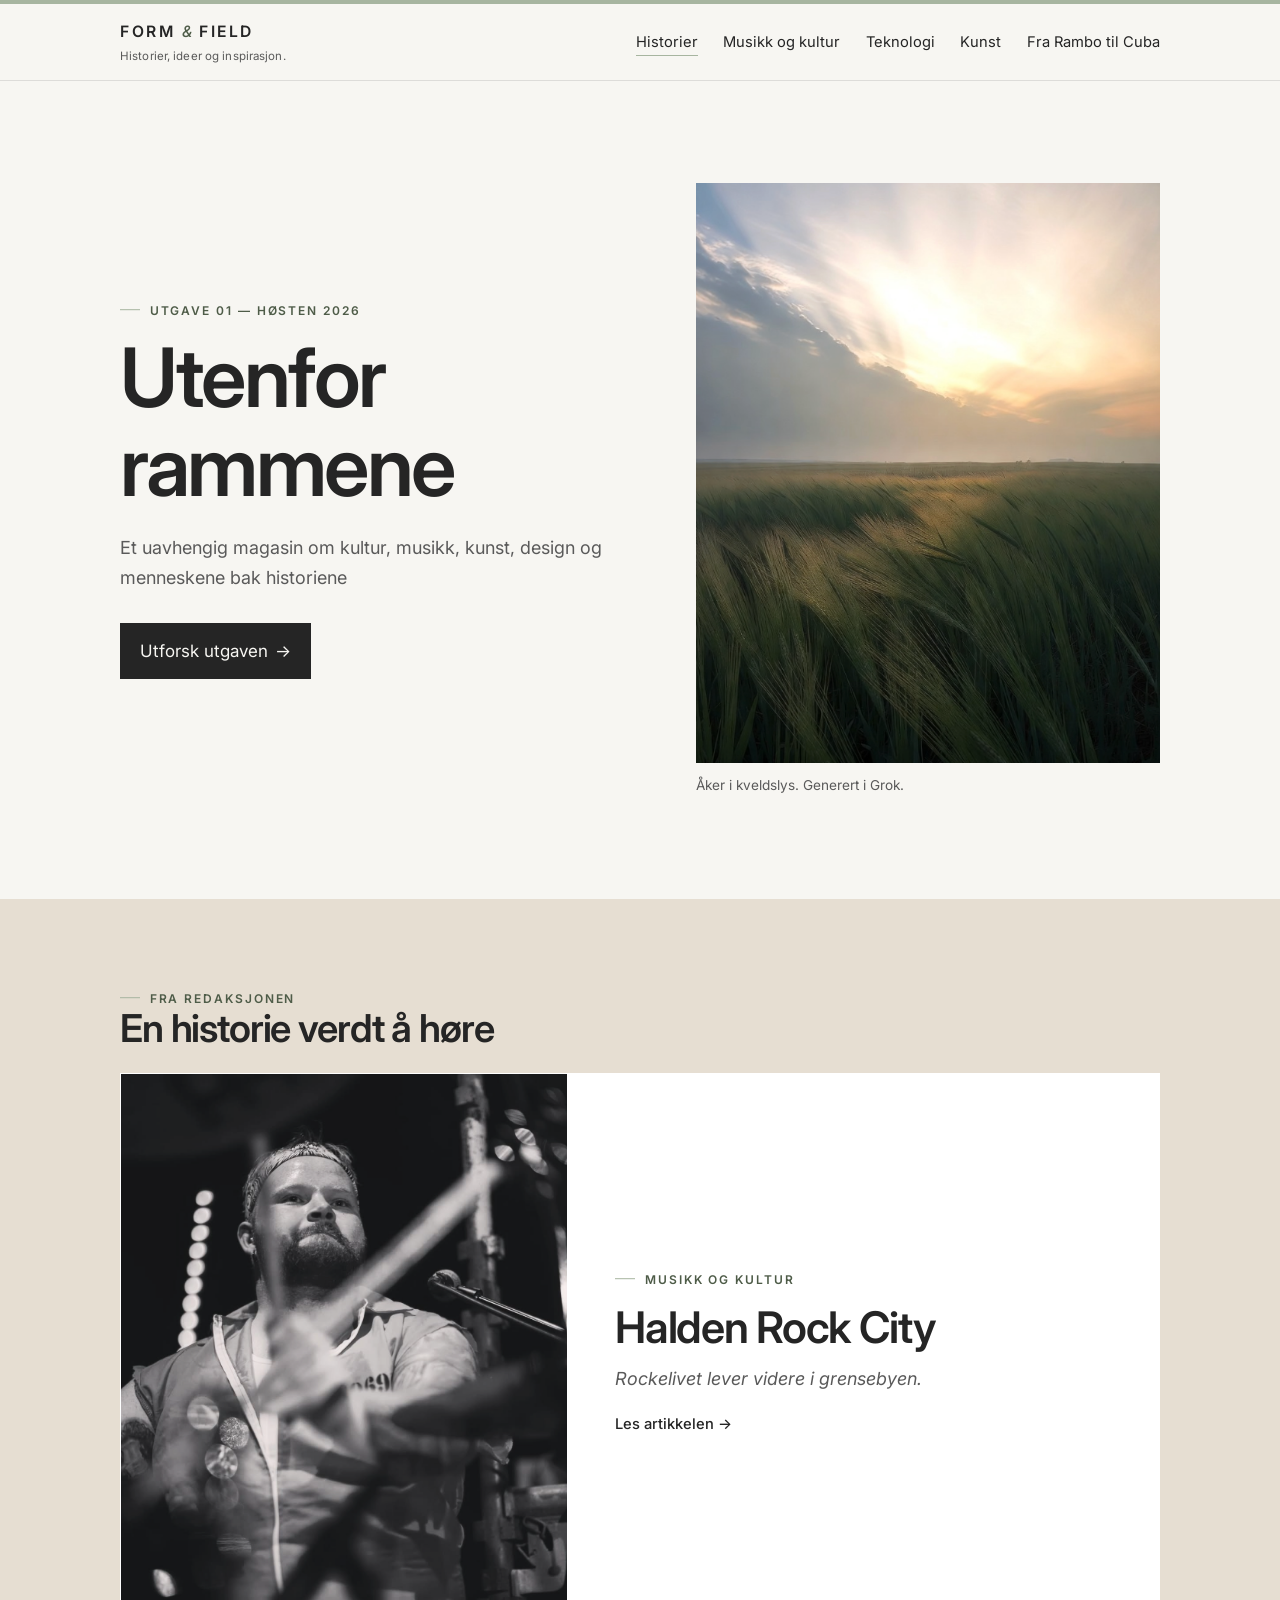
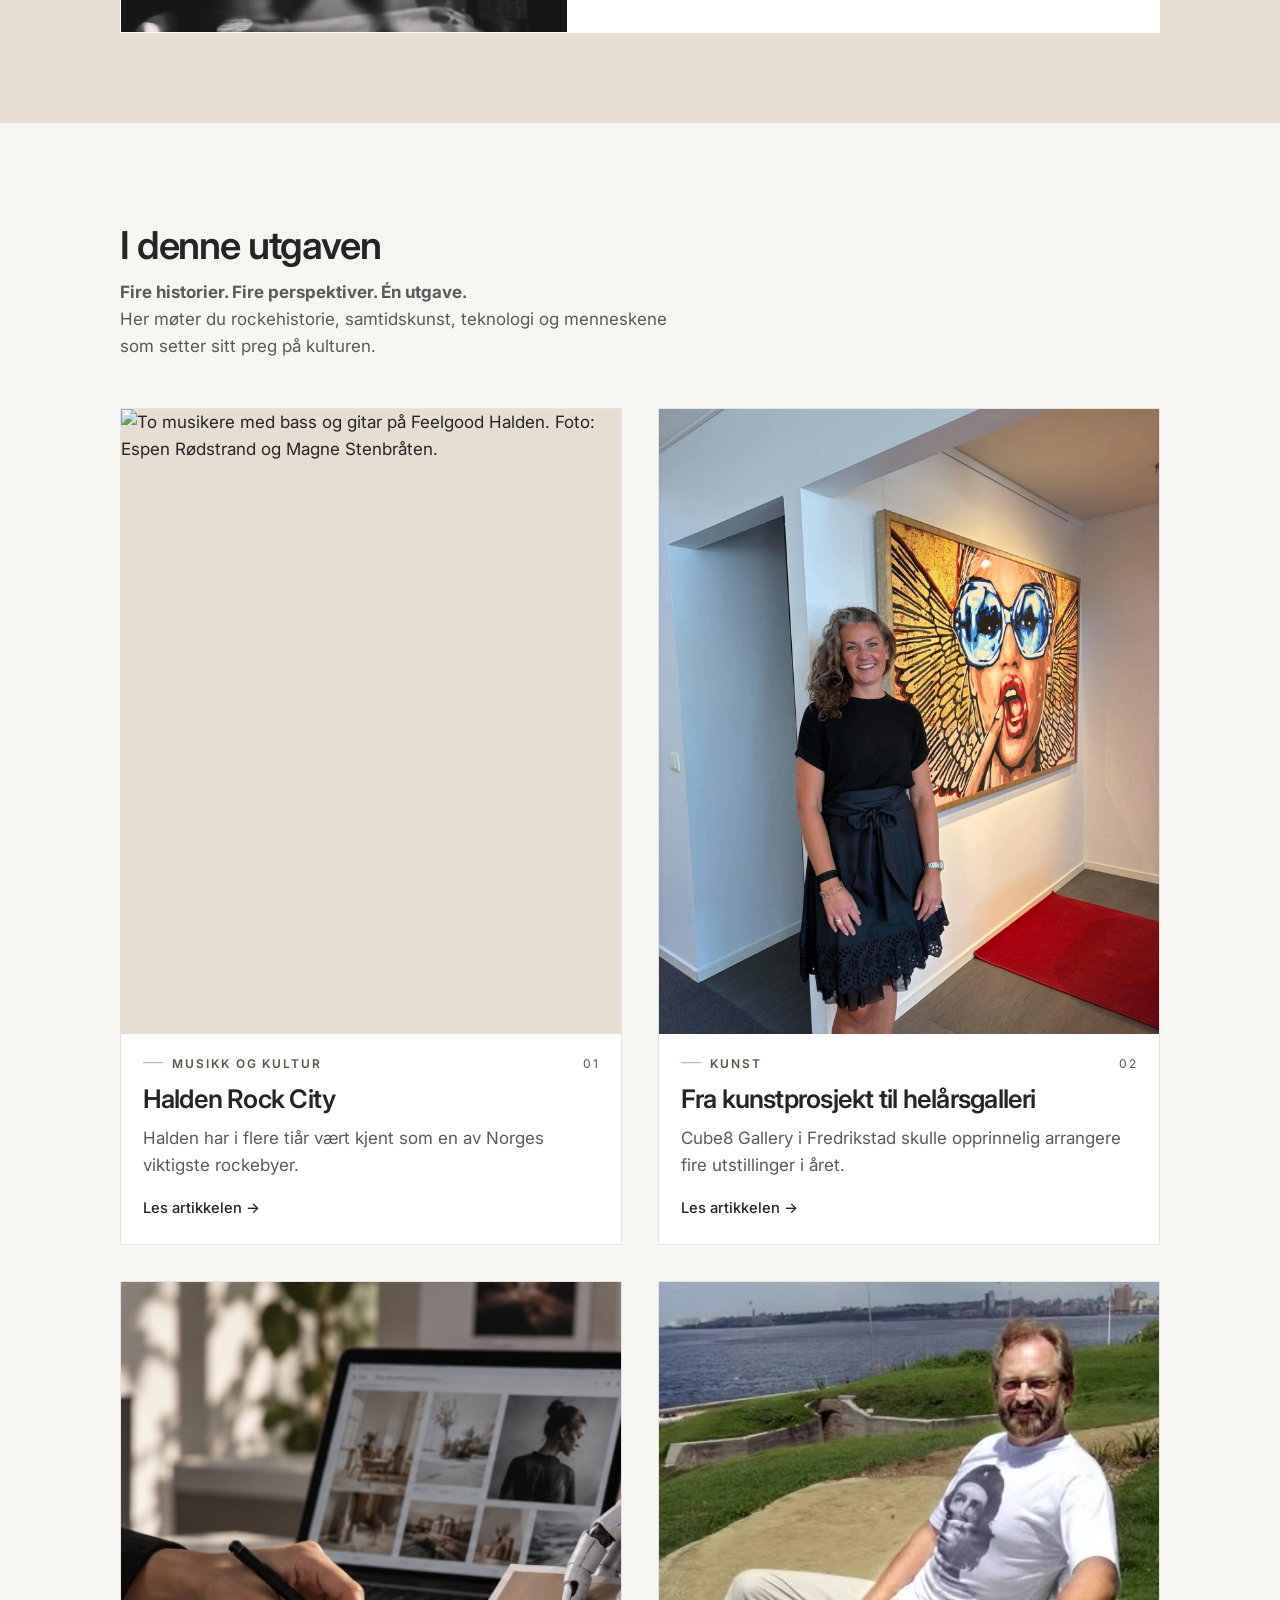
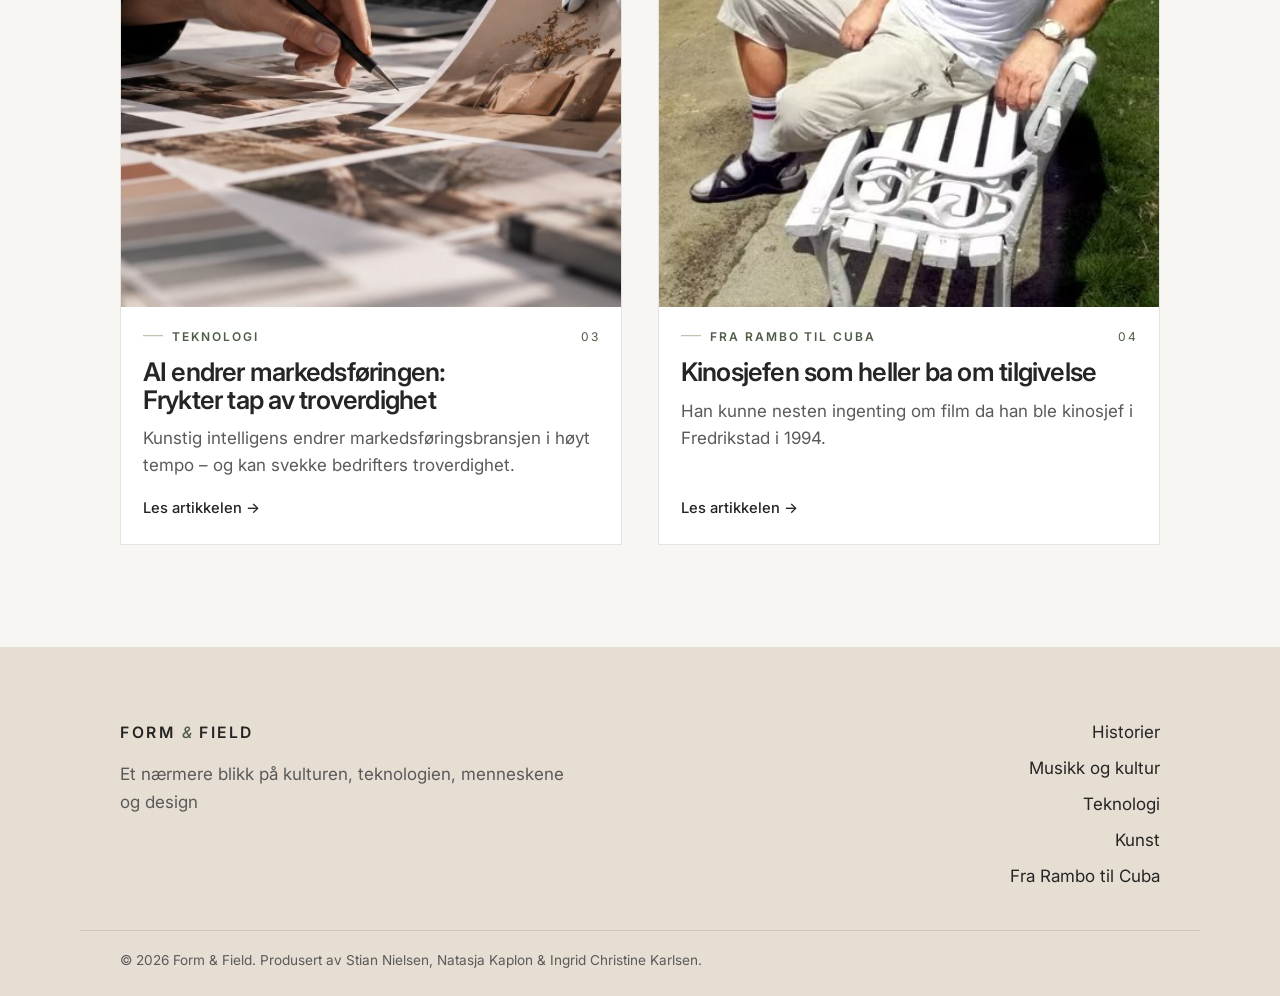
==== index.html @ 82c44588 "Første versjon av Form & Field-magasinet" ====
<!DOCTYPE html>
<html lang="no">
<head>
  <meta charset="UTF-8">
  <meta name="viewport" content="width=device-width, initial-scale=1">
  <title>Form &amp; Field — Historier, ideer og inspirasjon.</title>
  <meta name="description" content="Form &amp; Field er et uavhengig magasin om kultur, livsstil, design og de stille ideene som finnes i hverdagen.">
  <!-- Lets the mobile menu collapse. Without JavaScript the links stay visible. -->
  <script>document.documentElement.classList.add("js");</script>
  <!-- Inter is the only external file. Offline, the site uses a system sans-serif. -->
  <link rel="preconnect" href="https://fonts.googleapis.com">
  <link rel="preconnect" href="https://fonts.gstatic.com" crossorigin>
  <link href="https://fonts.googleapis.com/css2?family=Inter:ital,wght@0,400;0,500;0,600;0,700;1,400;1,500&display=swap" rel="stylesheet">
  <link rel="stylesheet" href="style.css">
  <link rel="icon" href="images/favicon.svg" type="image/svg+xml">
</head>
<body>
  <a class="skip-link" href="#main">Skip to content</a>

  <header class="site-header">
    <div class="container header-inner">
      <a class="logo" href="index.html" aria-label="Form &amp; Field, home">
        <span class="logo-name">Form <span class="logo-amp">&amp;</span> Field</span>
        <span class="logo-tagline">Historier, ideer og inspirasjon.</span>
      </a>

      <button class="nav-toggle" type="button" aria-expanded="false" aria-controls="site-nav">
        <span class="sr-only">Open menu</span>
        <span class="nav-toggle-bar" aria-hidden="true"></span>
      </button>

      <!-- Point these at a new page if you add more stories later. -->
      <nav class="site-nav" id="site-nav" aria-label="Primary">
        <ul>
          <li><a href="#stories" aria-current="page">Historier</a></li>
          <li><a href="articles/article-culture.html">Musikk og kultur</a></li>
          <li><a href="articles/article-lifestyle.html">Teknologi</a></li>
          <li><a href="articles/article-design.html">Kunst</a></li>
          <li><a href="articles/article-inspiration.html">Fra Rambo til Cuba</a></li>
        </ul>
      </nav>
    </div>
  </header>

  <main id="main">
    <section class="hero" aria-labelledby="hero-title">
      <div class="container hero-grid">
        <div class="hero-copy">
          <p class="kicker">Utgave 01 — høsten 2026</p>
          <h1 id="hero-title">Utenfor rammene</h1>
          <p class="hero-intro">Et uavhengig magasin om kultur, musikk, kunst, design og menneskene bak historiene</p>
          <a class="button" href="#stories">Utforsk utgaven <span class="arrow" aria-hidden="true">→</span></a>
        </div>
        <figure class="hero-figure">
          <div class="media">
            <img src="images/hero-field.png" alt="Et grønt kornåkerlandskap i lavt sollys, med lysstråler gjennom skyer. Bildet er generert i Grok." width="598" height="906">
          </div>
          <figcaption>Åker i kveldslys. Generert i Grok.</figcaption>
        </figure>
      </div>
    </section>

    <section class="featured" aria-labelledby="featured-title">
      <div class="container">
        <div class="section-heading">
          <p class="kicker">Fra redaksjonen</p>
          <h2 id="featured-title">En historie verdt å høre</h2>
        </div>

        <!-- The whole feature is one link, same as the cards below. -->
        <a class="feature" href="articles/article-culture.html" aria-labelledby="feature-story-title">
          <div class="media">
            <img src="images/foto%20av%20Mads%20Theodor%20Parton%20trommis%20for%20Tjuvradd%20og%20Sloth.png" alt="Mads Theodor Parton med bandana og skjegg sitter bak trommene. Svart-hvitt." width="584" height="757">
          </div>
          <div class="feature-body">
            <p class="kicker">Musikk og kultur</p>
            <h3 id="feature-story-title">Halden Rock City</h3>
            <p class="dek">Rockelivet lever videre i grensebyen.</p>
            <span class="read-more">Les artikkelen <span class="arrow" aria-hidden="true">→</span></span>
          </div>
        </a>
      </div>
    </section>

    <section class="stories" id="stories" aria-labelledby="stories-title">
      <div class="container">
        <div class="stories-heading">
          <h2 id="stories-title">I denne utgaven</h2>
          <p class="section-intro"><strong>Fire historier. Fire perspektiver. Én utgave.</strong><br>Her møter du rockehistorie, samtidskunst, teknologi og menneskene som setter sitt preg på kulturen.</p>
        </div>

        <!--
          Each card is a single link, so the whole card is clickable.
          The image alt is empty because the title already names the story.
        -->
        <div class="card-grid">
          <a class="card" href="articles/article-culture.html" aria-labelledby="story-culture-title">
            <div class="media">
              <img src="images/Bilde%20fra%20Feelgood%20av%20Espen%20R%C3%B8dstrand%20%26%20Magne%20Stenbra%CC%8Aten.jpg" alt="To musikere med bass og gitar på Feelgood Halden. Foto: Espen Rødstrand og Magne Stenbråten." width="944" height="684">
            </div>
            <div class="card-body">
              <p class="card-meta">
                <span class="kicker">Musikk og kultur</span>
                <span class="index" aria-hidden="true">01</span>
              </p>
              <h3 id="story-culture-title">Halden Rock City</h3>
              <p>Halden har i flere tiår vært kjent som en av Norges viktigste rockebyer.</p>
              <span class="read-more">Les artikkelen <span class="arrow" aria-hidden="true">→</span></span>
            </div>
          </a>

          <a class="card" href="articles/article-design.html" aria-labelledby="story-design-title">
            <div class="media">
              <img src="images/Malin.jpeg" alt="Malin Carita Lind, partner og grunnlegger av Cube8 Gallery, står ved et stort maleri." width="1536" height="2048">
            </div>
            <div class="card-body">
              <p class="card-meta">
                <span class="kicker">Kunst</span>
                <span class="index" aria-hidden="true">02</span>
              </p>
              <h3 id="story-design-title">Fra kunstprosjekt til helårsgalleri</h3>
              <p>Cube8 Gallery i Fredrikstad skulle opprinnelig arrangere fire utstillinger i året.</p>
              <span class="read-more">Les artikkelen <span class="arrow" aria-hidden="true">→</span></span>
            </div>
          </a>

          <a class="card" href="articles/article-lifestyle.html" aria-labelledby="story-lifestyle-title">
            <div class="media">
              <img src="images/menneske-og-ai.jpg" alt="En menneskehånd og en robotarm jobber sammen over et bord med bilder og fargeprøver." width="1024" height="576">
            </div>
            <div class="card-body">
              <p class="card-meta">
                <span class="kicker">Teknologi</span>
                <span class="index" aria-hidden="true">03</span>
              </p>
              <h3 id="story-lifestyle-title">AI endrer markedsføringen: Frykter tap av troverdighet</h3>
              <p>Kunstig intelligens endrer markedsføringsbransjen i høyt tempo – og kan svekke bedrifters troverdighet.</p>
              <span class="read-more">Les artikkelen <span class="arrow" aria-hidden="true">→</span></span>
            </div>
          </a>

          <a class="card" href="articles/article-inspiration.html" aria-labelledby="story-inspiration-title">
            <div class="media">
              <img src="images/olav-che-tskjorte.jpg" alt="Olav sitter på en benk ved sjøen i en hvit t-skjorte med portrett av Che Guevara." width="429" height="600">
            </div>
            <div class="card-body">
              <p class="card-meta">
                <span class="kicker">Fra Rambo til Cuba</span>
                <span class="index" aria-hidden="true">04</span>
              </p>
              <h3 id="story-inspiration-title">Kinosjefen som heller ba om tilgivelse</h3>
              <p>Han kunne nesten ingenting om film da han ble kinosjef i Fredrikstad i 1994.</p>
              <span class="read-more">Les artikkelen <span class="arrow" aria-hidden="true">→</span></span>
            </div>
          </a>
        </div>
      </div>
    </section>
  </main>

  <footer class="site-footer">
    <div class="container footer-grid">
      <div>
        <a class="logo" href="index.html" aria-label="Form &amp; Field, home">
          <span class="logo-name">Form <span class="logo-amp">&amp;</span> Field</span>
        </a>
        <p class="footer-text">Et nærmere blikk på kulturen, teknologien, menneskene og design</p>
      </div>
      <nav class="footer-nav" aria-label="Footer">
        <ul>
          <li><a href="#stories">Historier</a></li>
          <li><a href="articles/article-culture.html">Musikk og kultur</a></li>
          <li><a href="articles/article-lifestyle.html">Teknologi</a></li>
          <li><a href="articles/article-design.html">Kunst</a></li>
          <li><a href="articles/article-inspiration.html">Fra Rambo til Cuba</a></li>
        </ul>
      </nav>
    </div>
    <div class="container footer-bottom">
      <p>&copy; <span data-year>2026</span> Form &amp; Field. Produsert av Stian Nielsen, Natasja Kaplon &amp; Ingrid Christine Karlsen.</p>
    </div>
  </footer>

  <script src="script.js"></script>
</body>
</html>
---- style.css ----
/*
  Form & Field
  Shared styles for the homepage and article pages.

  Palette
  --bg         page background
  --text       body text and headlines
  --sage       accents only (rules, borders, hover lines)
  --sage-deep  label text. Darker than --sage so it stays readable
  --beige      bands, notes and image fallbacks
  --white      cards
*/

:root {
  --bg: #f7f6f2;
  --text: #252525;
  --sage: #a7b5a0;
  --sage-deep: #4e5c48;
  --beige: #e6ded2;
  --white: #ffffff;
  --muted: #5a5a5a;
  --line: rgba(37, 37, 37, 0.12);
  --font: "Inter", system-ui, sans-serif;
  --header-offset: 5.5rem;
}

*,
*::before,
*::after {
  box-sizing: border-box;
}

html {
  scroll-behavior: smooth;
}

body {
  margin: 0;
  font-family: var(--font);
  font-size: 1.0625rem;
  line-height: 1.6;
  color: var(--text);
  background: var(--bg);
}

img {
  max-width: 100%;
  display: block;
}

h1,
h2,
h3,
p,
figure,
blockquote,
ul {
  margin: 0;
}

h1,
h2,
h3 {
  font-weight: 600;
  letter-spacing: -0.03em;
  line-height: 1.08;
  text-wrap: balance;
}

a {
  color: inherit;
}

::selection {
  background: var(--sage);
  color: var(--text);
}

:focus-visible {
  outline: 2px solid var(--text);
  outline-offset: 3px;
}

/* Skip link sits over the header when focused. */
.skip-link {
  position: absolute;
  left: 1rem;
  top: -100%;
  z-index: 100;
  background: var(--text);
  color: var(--bg);
  padding: 0.75rem 1rem;
  text-decoration: none;
}

.skip-link:focus {
  top: 0.75rem;
}

.sr-only {
  position: absolute;
  width: 1px;
  height: 1px;
  padding: 0;
  margin: -1px;
  overflow: hidden;
  clip: rect(0, 0, 0, 0);
  white-space: nowrap;
  border: 0;
}

.container {
  width: min(1120px, 100%);
  margin-inline: auto;
  padding-inline: clamp(1.25rem, 4vw, 2.5rem);
}

/* Small uppercase labels used for categories and issue info. */
.kicker {
  font-size: 0.75rem;
  font-weight: 600;
  letter-spacing: 0.16em;
  text-transform: uppercase;
  color: var(--sage-deep);
}

.kicker::before {
  content: "";
  display: inline-block;
  width: 1.25rem;
  height: 1px;
  margin-right: 0.6rem;
  background: var(--sage);
  vertical-align: middle;
  transform: translateY(-0.15em);
}

.article-header .kicker::before {
  display: none;
}

/* ---------- Header and navigation ---------- */

.site-header {
  position: sticky;
  top: 0;
  z-index: 30;
  background: var(--bg);
  border-top: 4px solid var(--sage);
  border-bottom: 1px solid var(--line);
}

.header-inner {
  display: flex;
  align-items: center;
  justify-content: space-between;
  gap: 1.5rem;
  min-height: 4.75rem;
}

.logo {
  display: inline-flex;
  flex-direction: column;
  gap: 0.15rem;
  color: inherit;
  text-decoration: none;
}

.logo-name {
  font-size: 0.98rem;
  font-weight: 600;
  letter-spacing: 0.16em;
  text-transform: uppercase;
}

.logo-amp {
  font-style: italic;
  font-weight: 500;
  letter-spacing: 0;
  text-transform: none;
  color: var(--sage-deep);
}

.logo-tagline {
  font-size: 0.72rem;
  font-weight: 400;
  letter-spacing: 0.01em;
  text-transform: none;
  color: var(--muted);
}

.site-nav ul {
  display: flex;
  align-items: center;
  gap: clamp(0.9rem, 2vw, 1.6rem);
  list-style: none;
  padding: 0;
}

.site-nav a {
  display: inline-block;
  font-size: 0.92rem;
  text-decoration: none;
  white-space: nowrap;
}

.site-nav a::after {
  content: "";
  display: block;
  height: 1px;
  background: var(--sage);
  transform: scaleX(0);
  transform-origin: left;
  transition: transform 0.25s ease;
}

.site-nav a:hover::after,
.site-nav a[aria-current="page"]::after {
  transform: scaleX(1);
}

.nav-toggle {
  display: none;
  align-items: center;
  justify-content: center;
  width: 2.75rem;
  height: 2.75rem;
  padding: 0;
  border: 0;
  background: transparent;
  cursor: pointer;
}

.nav-toggle-bar,
.nav-toggle-bar::before,
.nav-toggle-bar::after {
  display: block;
  width: 22px;
  height: 1.5px;
  background: var(--text);
  position: relative;
  transition: transform 0.2s ease, opacity 0.2s ease;
}

.nav-toggle-bar::before,
.nav-toggle-bar::after {
  content: "";
  position: absolute;
  left: 0;
}

.nav-toggle-bar::before {
  top: -7px;
}

.nav-toggle-bar::after {
  top: 7px;
}

.nav-toggle[aria-expanded="true"] .nav-toggle-bar {
  background: transparent;
}

.nav-toggle[aria-expanded="true"] .nav-toggle-bar::before {
  top: 0;
  transform: rotate(45deg);
}

.nav-toggle[aria-expanded="true"] .nav-toggle-bar::after {
  top: 0;
  transform: rotate(-45deg);
}

/* ---------- Homepage ---------- */

.hero {
  padding-block: clamp(3rem, 8vw, 6.5rem);
}

.hero-grid {
  display: grid;
  grid-template-columns: 1.05fr 0.95fr;
  gap: clamp(2rem, 5vw, 4.5rem);
  align-items: center;
}

.hero-copy h1 {
  max-width: 9em;
  margin-top: 0.9rem;
  font-size: clamp(2.8rem, 6.4vw, 5.35rem);
}

.hero-intro {
  max-width: 36rem;
  margin-top: 1.35rem;
  font-size: 1.125rem;
  line-height: 1.7;
  color: var(--muted);
}

.button {
  display: inline-flex;
  align-items: center;
  gap: 0.45rem;
  margin-top: 1.85rem;
  padding: 0.9rem 1.25rem;
  background: var(--text);
  color: var(--bg);
  text-decoration: none;
  transition: background-color 0.2s ease;
}

.button:hover,
.button:focus-visible {
  background: var(--sage-deep);
  color: var(--bg);
}

.hero-figure {
  margin: 0;
}

.hero-figure figcaption {
  margin-top: 0.75rem;
  font-size: 0.85rem;
  color: var(--muted);
}

.featured {
  background: var(--beige);
  padding-block: clamp(3.5rem, 7vw, 6rem);
}

.section-heading {
  margin-bottom: 1.5rem;
}

.section-heading h2,
.stories-heading h2 {
  font-size: clamp(1.8rem, 3vw, 2.4rem);
}

.section-intro {
  max-width: 36rem;
  margin-top: 0.75rem;
  color: var(--muted);
}

.feature {
  display: grid;
  grid-template-columns: 0.86fr 1.14fr;
  background: var(--white);
  color: inherit;
  text-decoration: none;
  border: 1px solid transparent;
  transition: border-color 0.25s ease;
}

.feature:hover,
.feature:focus-visible {
  border-color: var(--sage);
}

.feature-body {
  display: flex;
  flex-direction: column;
  justify-content: center;
  gap: 0.9rem;
  padding: clamp(1.5rem, 4vw, 3rem);
}

.feature-body h3 {
  font-size: clamp(2rem, 3.4vw, 3rem);
}

.dek {
  font-size: 1.125rem;
  font-style: italic;
  font-weight: 400;
  line-height: 1.55;
  color: var(--muted);
}

.byline {
  color: var(--muted);
  font-size: 0.95rem;
}

.stories {
  padding-block: clamp(4rem, 8vw, 7rem);
  scroll-margin-top: var(--header-offset);
}

.stories-heading {
  max-width: 40rem;
}

/* Two columns on larger screens, one column on small screens. */
.card-grid {
  display: grid;
  grid-template-columns: repeat(2, minmax(0, 1fr));
  gap: clamp(1.25rem, 3vw, 2.25rem);
  margin-top: clamp(2rem, 4vw, 3rem);
}

.card {
  display: flex;
  flex-direction: column;
  background: var(--white);
  color: inherit;
  text-decoration: none;
  border: 1px solid var(--line);
  transition: border-color 0.25s ease, transform 0.25s ease;
}

.card:hover,
.card:focus-visible {
  border-color: var(--sage);
  transform: translateY(-4px);
}

.card-meta {
  display: flex;
  justify-content: space-between;
  align-items: baseline;
  gap: 1rem;
}

.index {
  font-size: 0.75rem;
  letter-spacing: 0.14em;
  color: var(--sage-deep);
}

.card-body {
  display: flex;
  flex-direction: column;
  gap: 0.75rem;
  flex: 1;
  padding: 1.25rem 1.35rem 1.45rem;
}

.card-body h3 {
  font-size: clamp(1.45rem, 2vw, 1.85rem);
}

.card-body p:not(.card-meta) {
  color: var(--muted);
  line-height: 1.6;
}

.read-more {
  width: fit-content;
  padding-top: 0.35rem;
  font-size: 0.92rem;
  font-weight: 500;
  text-underline-offset: 0.25em;
}

/* Pushes the link to the bottom of shorter cards so a row lines up. */
.card .read-more {
  margin-top: auto;
}

.card:hover .read-more,
.feature:hover .read-more,
.card:focus-visible .read-more,
.feature:focus-visible .read-more {
  text-decoration: underline;
  text-decoration-color: var(--sage-deep);
}

.arrow {
  display: inline-block;
  transition: transform 0.25s ease;
}

.card:hover .arrow,
.feature:hover .arrow,
.button:hover .arrow,
.card:focus-visible .arrow,
.feature:focus-visible .arrow,
.button:focus-visible .arrow {
  transform: translateX(4px);
}

/*
  Locked image frame.
  The box keeps its shape when you swap the SVG for a photograph.
  object-fit: cover crops the new image to the same frame.
*/
.media {
  position: relative;
  overflow: hidden;
  aspect-ratio: 4 / 5;
  background: var(--beige);
}

.media-dark {
  background: #1c1c1a;
}

.media img {
  position: absolute;
  inset: 0;
  width: 100%;
  height: 100%;
  object-fit: cover;
  transition: transform 0.6s ease;
}

.card:hover .media img,
.feature:hover .media img,
.card:focus-visible .media img,
.feature:focus-visible .media img {
  transform: scale(1.045);
}

/* ---------- Article pages ---------- */

.article-wrap {
  padding-block: clamp(2.25rem, 6vw, 4.5rem) clamp(3.5rem, 8vw, 6rem);
}

.back-link {
  margin-bottom: 1.75rem;
}

.back-link a {
  text-decoration: none;
  font-size: 0.92rem;
}

.back-link a:hover,
.back-link a:focus-visible {
  text-decoration: underline;
  text-decoration-color: var(--sage-deep);
  text-underline-offset: 0.22em;
}

.article-header {
  max-width: 44rem;
  margin: 0 auto 2rem;
  text-align: center;
}

.article-header h1 {
  margin-top: 0.8rem;
  font-size: clamp(2.4rem, 5vw, 4.1rem);
}

.article-header .dek {
  margin-top: 1.1rem;
  font-size: clamp(1.1rem, 2vw, 1.3rem);
}

.article-header .byline {
  margin-top: 1.25rem;
}

.article-figure {
  max-width: 32rem;
  margin: 0 auto 2.75rem;
}

.article-figure figcaption,
.article-photo figcaption,
.article-video figcaption {
  margin-top: 0.75rem;
  font-size: 0.85rem;
  line-height: 1.5;
  text-align: center;
  color: var(--muted);
}

/* Real photographs keep their own shape instead of the portrait card crop. */
.article-photo {
  max-width: 52rem;
  margin: 0 auto 2.5rem;
}

.article-body .article-photo {
  margin: 2rem auto;
}

.article-photo img {
  width: 100%;
  height: auto;
}

.article-photo-portrait {
  max-width: 24rem;
}

.article-video {
  max-width: 24rem;
  margin: 2.5rem auto 0;
}

.article-video video {
  width: 100%;
  height: auto;
  aspect-ratio: 3 / 4;
  object-fit: cover;
  object-position: center;
  background: var(--beige);
}

.artwork-carousel {
  max-width: 36rem;
  margin: 2.25rem auto 2.75rem;
}

.carousel-viewport {
  position: relative;
  container-type: inline-size;
}

.js .carousel-slide:not(.is-active) {
  display: none;
}

.carousel-slide img {
  width: 100%;
  height: auto;
  aspect-ratio: 1;
  object-fit: cover;
  background: var(--beige);
}

.carousel-slide figcaption {
  margin-top: 0.75rem;
  font-size: 0.85rem;
  line-height: 1.5;
  text-align: center;
  color: var(--muted);
}

.carousel-control {
  position: absolute;
  top: calc(50cqw - 1.25rem);
  z-index: 1;
  display: grid;
  place-items: center;
  width: 2.5rem;
  height: 2.5rem;
  padding: 0;
  border: 1px solid var(--line);
  background: var(--bg);
  color: var(--text);
  font: inherit;
  font-size: 1.15rem;
  line-height: 1;
  cursor: pointer;
}

.carousel-prev {
  left: 0.75rem;
}

.carousel-next {
  right: 0.75rem;
}

.carousel-control:hover,
.carousel-control:focus-visible {
  border-color: var(--sage-deep);
  color: var(--sage-deep);
}

.carousel-status {
  margin: 0.85rem 0 0;
  text-align: center;
  font-size: 0.85rem;
  color: var(--muted);
}

.carousel-dots {
  display: flex;
  justify-content: center;
  gap: 0.45rem;
  margin-top: 0.7rem;
}

.carousel-dot {
  width: 0.7rem;
  height: 0.7rem;
  padding: 0;
  border: 1px solid var(--sage-deep);
  background: transparent;
  cursor: pointer;
}

.carousel-dot[aria-current="true"] {
  background: var(--sage-deep);
}

.article-body blockquote:not(.pull-quote) {
  margin: 1.6rem 0 1.4rem;
  padding-left: 1.15rem;
  border-left: 2px solid var(--sage);
}

.article-body blockquote:not(.pull-quote) p {
  margin: 0;
}

.media img.crop-harbor {
  object-position: center 38%;
}

.article-body {
  max-width: 40rem;
  margin-inline: auto;
  font-size: 1.125rem;
  line-height: 1.75;
}

.article-body p {
  margin-bottom: 1.15rem;
}

.article-body h2 {
  margin: 2.4rem 0 0.85rem;
  font-size: 1.65rem;
}

.article-rules .article-header h1,
.article-rules .article-body h2,
.article-rules .venue-map h2,
.article-title-rule .article-header h1 {
  padding-bottom: 0.75rem;
  border-bottom: 1px solid var(--line);
}

.article-rules .venue-map {
  border-top: 0;
}

.article-rules .article-header .dek,
.article-title-rule .article-header .dek,
.article-rules .venue-map > p {
  margin-top: 1rem;
}

/* XL story: archival at the start, cleaner toward the digital ending. */
.article-title-rule .article-header h1,
.article-title-rule .article-header .dek,
.article-title-rule .pull-quote {
  font-family: "Iowan Old Style", Palatino, "Palatino Linotype", Georgia, serif;
}

.photo-frame {
  position: relative;
}

.photo-frame::after {
  content: "";
  position: absolute;
  inset: 0;
  pointer-events: none;
  background-image: url("images/grain.svg");
  background-size: 160px 160px;
  mix-blend-mode: multiply;
}

.photo-era-early img {
  filter: sepia(0.42) saturate(0.62) contrast(1.06);
}

.photo-era-early .photo-frame::after {
  opacity: 0.55;
}

.photo-era-mid img {
  filter: sepia(0.16) saturate(0.86) contrast(1.03);
}

.photo-era-mid .photo-frame::after {
  opacity: 0.28;
}

.photo-era-soft img {
  filter: sepia(0.06) saturate(0.94);
}

.photo-era-soft .photo-frame::after {
  opacity: 0.12;
}

.photo-era-late .photo-frame::after {
  opacity: 0;
}

.film-timeline {
  margin: 0.4rem 0 1.8rem;
  padding: 0;
  list-style: none;
}

.film-timeline li {
  position: relative;
  margin: 0;
  padding: 0 0 1.15rem 1.35rem;
  border-left: 1px solid var(--line);
  line-height: 1.45;
}

.film-timeline li:last-child {
  padding-bottom: 0;
  border-left-color: transparent;
}

.film-timeline li::before {
  content: "";
  position: absolute;
  top: 0.35rem;
  left: -0.28rem;
  width: 0.5rem;
  height: 0.5rem;
  border: 1px solid var(--text);
  border-radius: 50%;
  background: var(--bg);
}

.film-timeline li:first-child {
  color: var(--muted);
  font-family: "Iowan Old Style", Palatino, "Palatino Linotype", Georgia, serif;
}

.film-timeline span {
  display: block;
  margin-bottom: 0.15rem;
  font-family: var(--font);
  font-size: 0.78rem;
  font-weight: 600;
  letter-spacing: 0.08em;
  text-transform: uppercase;
  color: var(--sage-deep);
}

.side-story {
  margin: 2.4rem 0 2rem;
  padding: 1.35rem 1.2rem 0.4rem;
  background: var(--beige);
}

.side-story-label {
  margin: 0 0 0.85rem;
  font-size: 0.78rem;
  font-weight: 600;
  letter-spacing: 0.12em;
  text-transform: uppercase;
  color: var(--text);
}

.side-story .pull-quote {
  margin-top: 0;
}

.lead::first-letter {
  float: left;
  padding: 0.08em 0.12em 0 0;
  font-size: 3.35rem;
  font-weight: 600;
  line-height: 0.8;
}

.pull-quote {
  margin: 2.2rem 0;
  padding-left: 1.15rem;
  border-left: 2px solid var(--sage);
  font-size: 1.55rem;
  font-style: italic;
  font-weight: 500;
  line-height: 1.35;
  letter-spacing: -0.02em;
}

.pull-quote p {
  margin: 0;
}

.callout {
  margin: 1.8rem 0;
  padding: 1.15rem 1.3rem;
  background: var(--beige);
}

.callout p {
  margin: 0;
}

.article-end {
  max-width: 52rem;
  margin: 3.5rem auto 0;
  padding-top: 1.5rem;
  border-top: 1px solid var(--line);
}

/* Map under the Halden article. Kept below the sticky header. */
.venue-map {
  max-width: 52rem;
  margin: 3rem auto 0;
  padding-top: 1.5rem;
  border-top: 1px solid var(--line);
  scroll-margin-top: var(--header-offset);
}

.venue-map h2 {
  margin-bottom: 0.75rem;
  font-size: clamp(1.6rem, 3vw, 2rem);
}

.venue-map > p {
  max-width: 40rem;
  margin-bottom: 1.25rem;
  color: var(--muted);
  line-height: 1.7;
}

.map-frame {
  width: 100%;
  height: min(28rem, 70vh);
  min-height: 16rem;
  overflow: hidden;
  background: var(--beige);
}

.map-frame iframe {
  display: block;
  width: 100%;
  height: 100%;
  border: 0;
}

.map-credit {
  margin-top: 0.85rem;
  margin-bottom: 0;
  font-size: 0.92rem;
}

.map-credit a {
  color: inherit;
}

/* Local poll at the end of the Cube 8 article. Nothing is sent anywhere. */
.poll {
  max-width: 52rem;
  margin: 3rem auto 0;
  padding-top: 1.5rem;
  border-top: 1px solid var(--line);
  text-align: center;
}

.poll h2 {
  margin-bottom: 0.75rem;
  font-size: clamp(1.6rem, 3vw, 2rem);
}

.poll > p:not(.poll-thanks) {
  max-width: 36rem;
  margin: 0 auto 1.5rem;
  color: var(--muted);
  line-height: 1.7;
}

.poll-options {
  display: grid;
  gap: 0.75rem;
  max-width: 24rem;
  margin: 0 auto;
}

.poll-option {
  display: block;
  width: 100%;
  padding: 1rem 1.15rem;
  border: 1px solid var(--line);
  background: transparent;
  color: var(--text);
  font: inherit;
  font-size: 1.05rem;
  line-height: 1.4;
  text-align: center;
  cursor: pointer;
  appearance: none;
  transition: background-color 0.2s ease, border-color 0.2s ease;
}

.poll-option:hover {
  background: var(--beige);
}

.poll-option[aria-pressed="true"] {
  border-color: var(--sage-deep);
  background: var(--beige);
}

.poll .poll-thanks {
  margin: 1.15rem 0 0;
  color: var(--sage-deep);
  font-weight: 600;
  text-align: center;
}

/* Soundtrack in the Halden article. A dark pause in the light page, with one red stage light. */
.soundtrack {
  position: relative;
  max-width: 52rem;
  margin: 3rem auto;
  padding: clamp(1.75rem, 4.5vw, 3rem);
  overflow: hidden;
  background:
    radial-gradient(ellipse 55% 48% at 100% 0%, rgba(196, 58, 52, 0.42), transparent 70%),
    radial-gradient(ellipse 40% 35% at 88% 18%, rgba(164, 40, 36, 0.28), transparent 65%),
    #171717;
  color: #f3f1ea;
}

.soundtrack h2,
.soundtrack-intro,
.soundtrack-player,
.soundtrack-out {
  position: relative;
  z-index: 1;
}

.soundtrack h2 {
  max-width: 12ch;
  scroll-margin-top: calc(var(--header-offset) + 1rem);
  font-size: clamp(2.5rem, 6vw, 4.15rem);
  font-weight: 600;
  line-height: 0.92;
  letter-spacing: -0.04em;
  color: #f3f1ea;
}

.soundtrack-mark {
  color: #e85a52;
  text-shadow: 0 0 18px rgba(232, 90, 82, 0.65), 0 0 36px rgba(196, 58, 52, 0.4);
}

.soundtrack h2::after {
  content: "";
  display: block;
  width: 2.25rem;
  height: 1px;
  margin-top: 1.1rem;
  background: #e85a52;
  box-shadow: 0 0 12px rgba(232, 90, 82, 0.55);
}

.soundtrack-intro {
  max-width: 22rem;
  margin-top: 1.15rem;
  color: rgba(243, 241, 234, 0.72);
  font-size: 1.05rem;
  line-height: 1.55;
}

.soundtrack-player {
  margin-top: 1.75rem;
  background: #171717;
  box-shadow: 0 0 0 1px rgba(243, 241, 234, 0.08);
  transition: box-shadow 0.25s ease;
}

.soundtrack-player:hover {
  box-shadow: 0 0 0 1px rgba(196, 90, 82, 0.55);
}

.soundtrack-player iframe {
  display: block;
  width: 100%;
  height: 352px;
  border: 0;
  background: #171717;
}

.soundtrack-out {
  margin-top: 1.15rem;
}

.soundtrack-out a {
  display: inline-flex;
  align-items: center;
  gap: 0.55rem;
  color: rgba(243, 241, 234, 0.82);
  font-size: 0.92rem;
  text-decoration: none;
  transition: color 0.2s ease;
}

.soundtrack-logo {
  display: block;
  flex: none;
}

.soundtrack-out a:hover,
.soundtrack-out a:focus-visible {
  color: #e7b2ad;
  text-decoration: underline;
  text-underline-offset: 0.22em;
}

.soundtrack a:focus-visible,
.soundtrack iframe:focus-visible {
  outline: 2px solid #e7b2ad;
  outline-offset: 3px;
}


.continue h2 {
  margin: 0.25rem 0 1.25rem;
  font-size: 1.6rem;
}

.continue-list {
  display: grid;
  grid-template-columns: repeat(3, minmax(0, 1fr));
  gap: 1.25rem;
  list-style: none;
  padding: 0;
}

.continue-list a {
  display: block;
  height: 100%;
  padding-top: 0.9rem;
  text-decoration: none;
  border-top: 1px solid var(--line);
}

.continue-list h3 {
  margin-top: 0.45rem;
  font-size: 1.15rem;
}

.continue-list a:hover h3,
.continue-list a:focus-visible h3 {
  text-decoration: underline;
  text-decoration-color: var(--sage-deep);
  text-underline-offset: 0.18em;
}

/* ---------- Footer ---------- */

.site-footer {
  background: var(--beige);
  padding: clamp(3rem, 6vw, 4.5rem) 0 1.5rem;
}

.footer-grid {
  display: grid;
  grid-template-columns: 1.4fr 1fr;
  gap: 2rem 3rem;
}

.footer-text {
  max-width: 28rem;
  margin-top: 0.85rem;
  color: var(--muted);
  line-height: 1.65;
}

.footer-nav ul {
  display: grid;
  gap: 0.55rem;
  justify-items: end;
  list-style: none;
  padding: 0;
}

.footer-nav a {
  text-decoration: none;
}

.footer-nav a:hover,
.footer-nav a:focus-visible {
  text-decoration: underline;
  text-decoration-color: var(--sage-deep);
  text-underline-offset: 0.2em;
}

.footer-bottom {
  margin-top: 2.5rem;
  padding-top: 1.15rem;
  border-top: 1px solid rgba(37, 37, 37, 0.12);
  font-size: 0.85rem;
  color: var(--muted);
}

/* ---------- Responsive layout ---------- */

@media (max-width: 900px) {
  .hero-grid,
  .feature {
    grid-template-columns: 1fr;
  }

  .hero-copy h1 {
    max-width: none;
  }

  .continue-list {
    grid-template-columns: 1fr;
  }
}

@media (max-width: 860px) {
  .logo-tagline {
    display: none;
  }

  .header-inner {
    flex-wrap: wrap;
  }

  .site-nav {
    width: 100%;
  }

  .site-nav ul {
    flex-direction: column;
    align-items: stretch;
    gap: 0;
  }

  .site-nav a {
    display: block;
    padding: 0.9rem 0;
    border-bottom: 1px solid var(--line);
    font-size: 1.05rem;
  }

  /*
    With JavaScript, the links collapse into a button.
    Without it, the list above stays open so nothing is hidden.
  */
  .js .nav-toggle {
    display: inline-flex;
  }

  .js .header-inner {
    flex-wrap: nowrap;
  }

  .js .site-nav {
    display: none;
    width: auto;
  }

  .js .site-nav.is-open {
    display: block;
    position: absolute;
    top: 100%;
    left: 0;
    right: 0;
    padding: 0.35rem clamp(1.25rem, 4vw, 2.5rem) 0.75rem;
    background: var(--bg);
    border-bottom: 1px solid var(--line);
    box-shadow: 0 16px 30px rgba(37, 37, 37, 0.06);
  }
}

@media (max-width: 700px) {
  .card-grid,
  .footer-grid {
    grid-template-columns: 1fr;
  }

  .footer-nav ul {
    justify-items: start;
    margin-top: 0.25rem;
  }

  .pull-quote {
    font-size: 1.3rem;
  }
}

@media (prefers-reduced-motion: reduce) {
  html {
    scroll-behavior: auto;
  }

  .card,
  .feature,
  .media img,
  .arrow,
  .site-nav a::after,
  .nav-toggle-bar,
  .nav-toggle-bar::before,
  .nav-toggle-bar::after,
  .button,
  .soundtrack-out a,
  .soundtrack-player {
    transition: none;
  }

  .card:hover,
  .card:focus-visible,
  .card:hover .media img,
  .feature:hover .media img,
  .card:focus-visible .media img,
  .feature:focus-visible .media img {
    transform: none;
  }
}
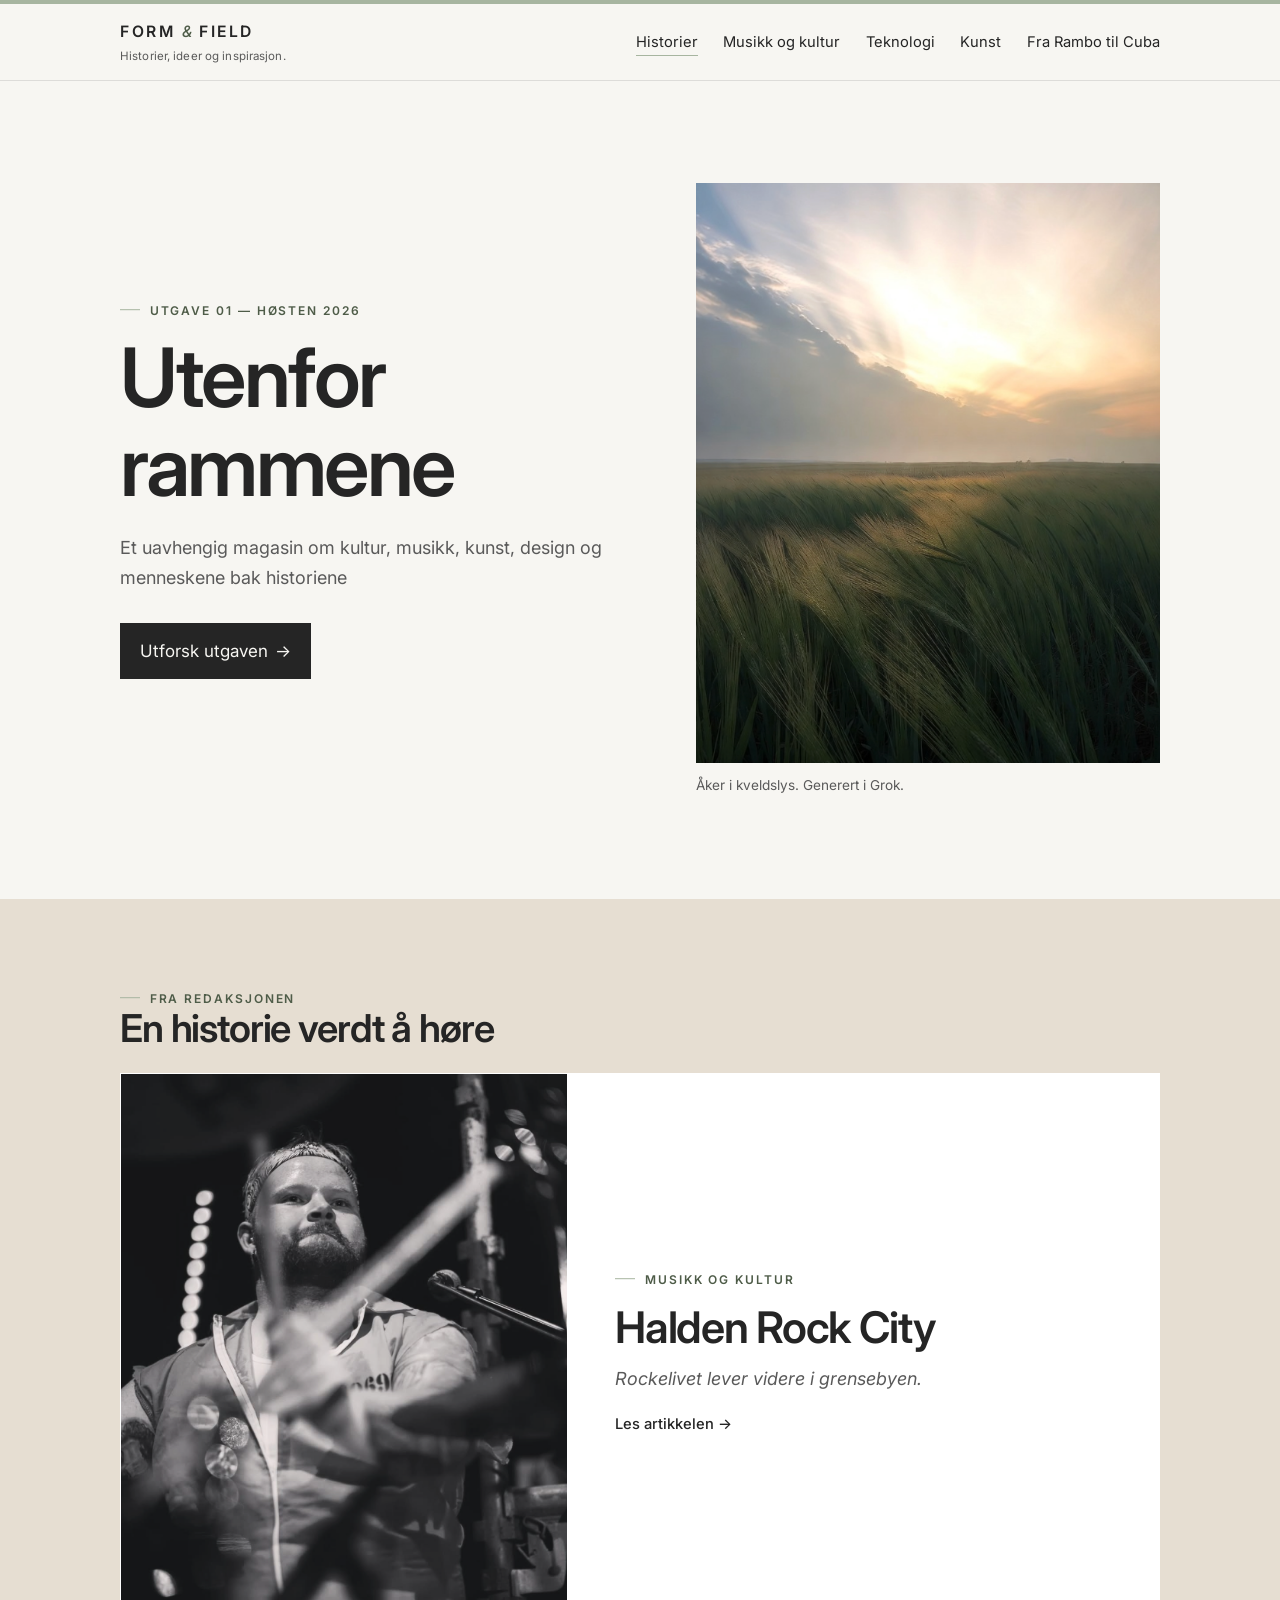
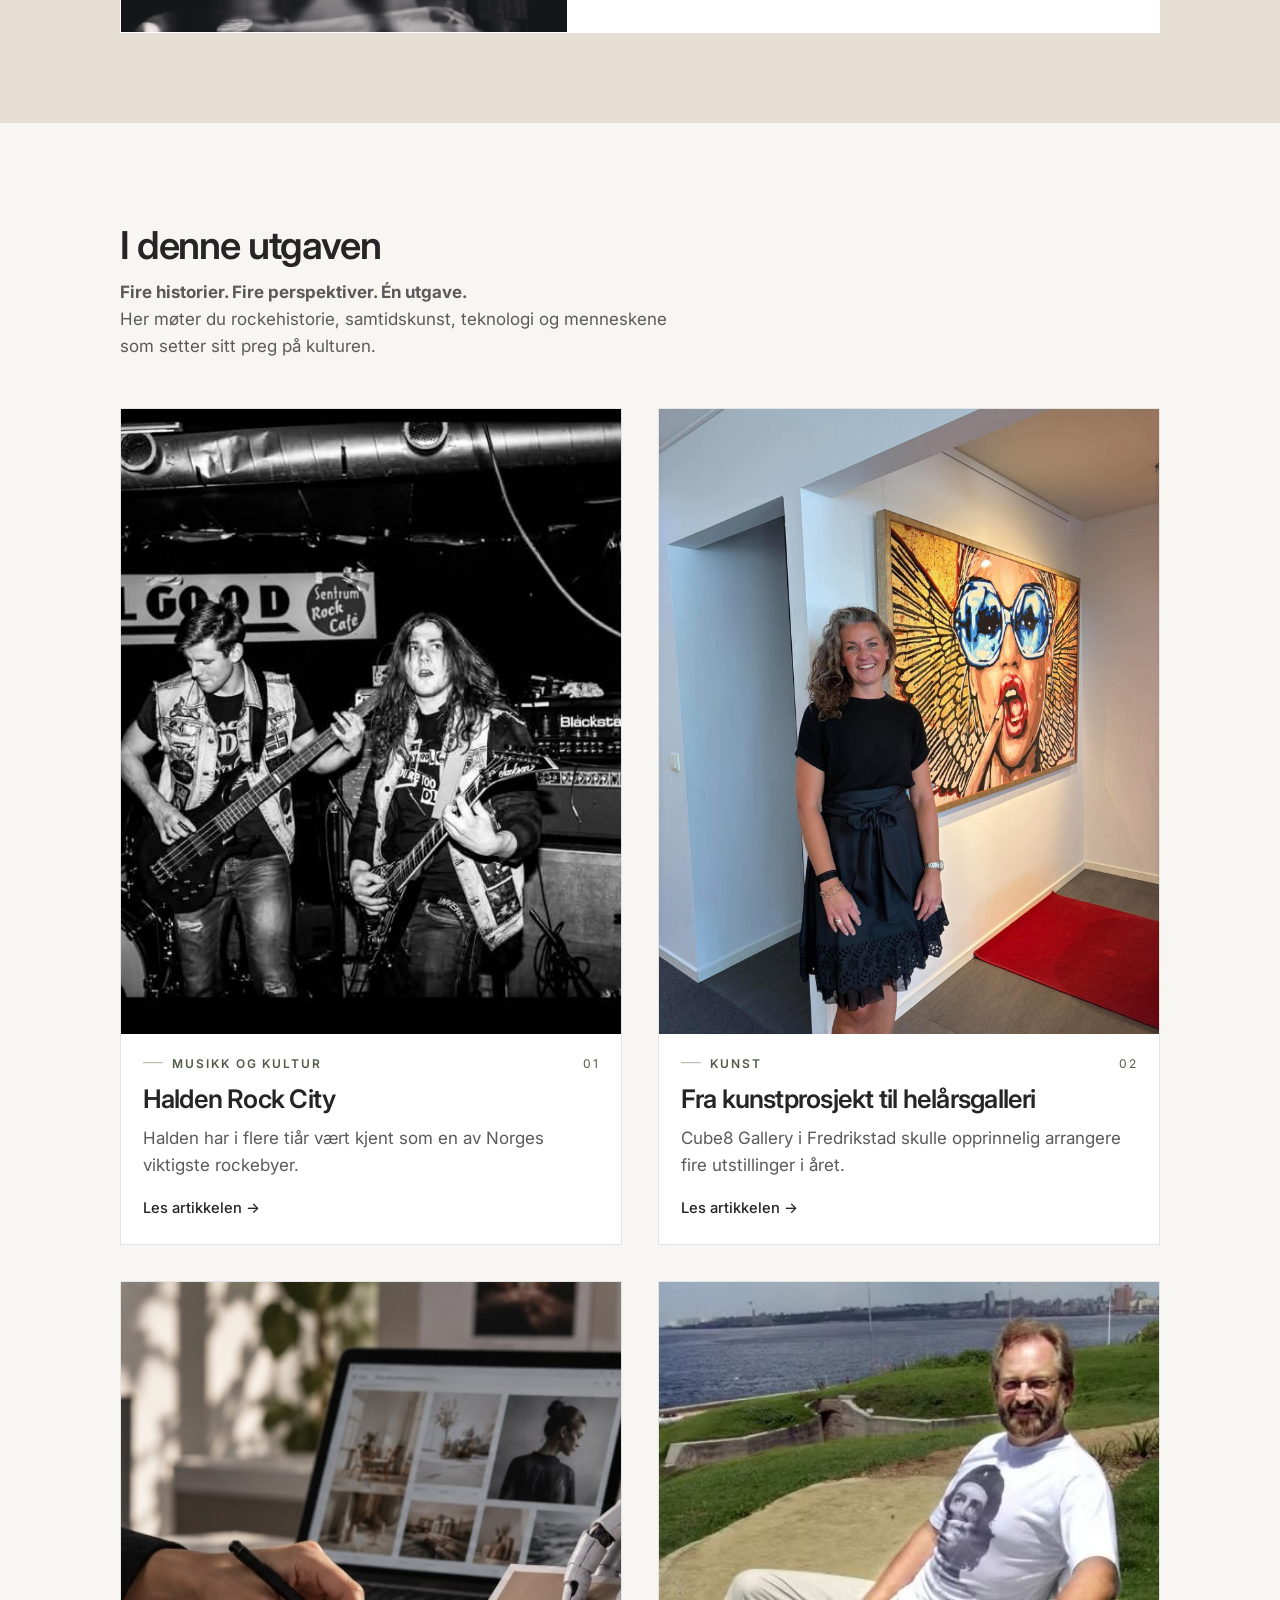
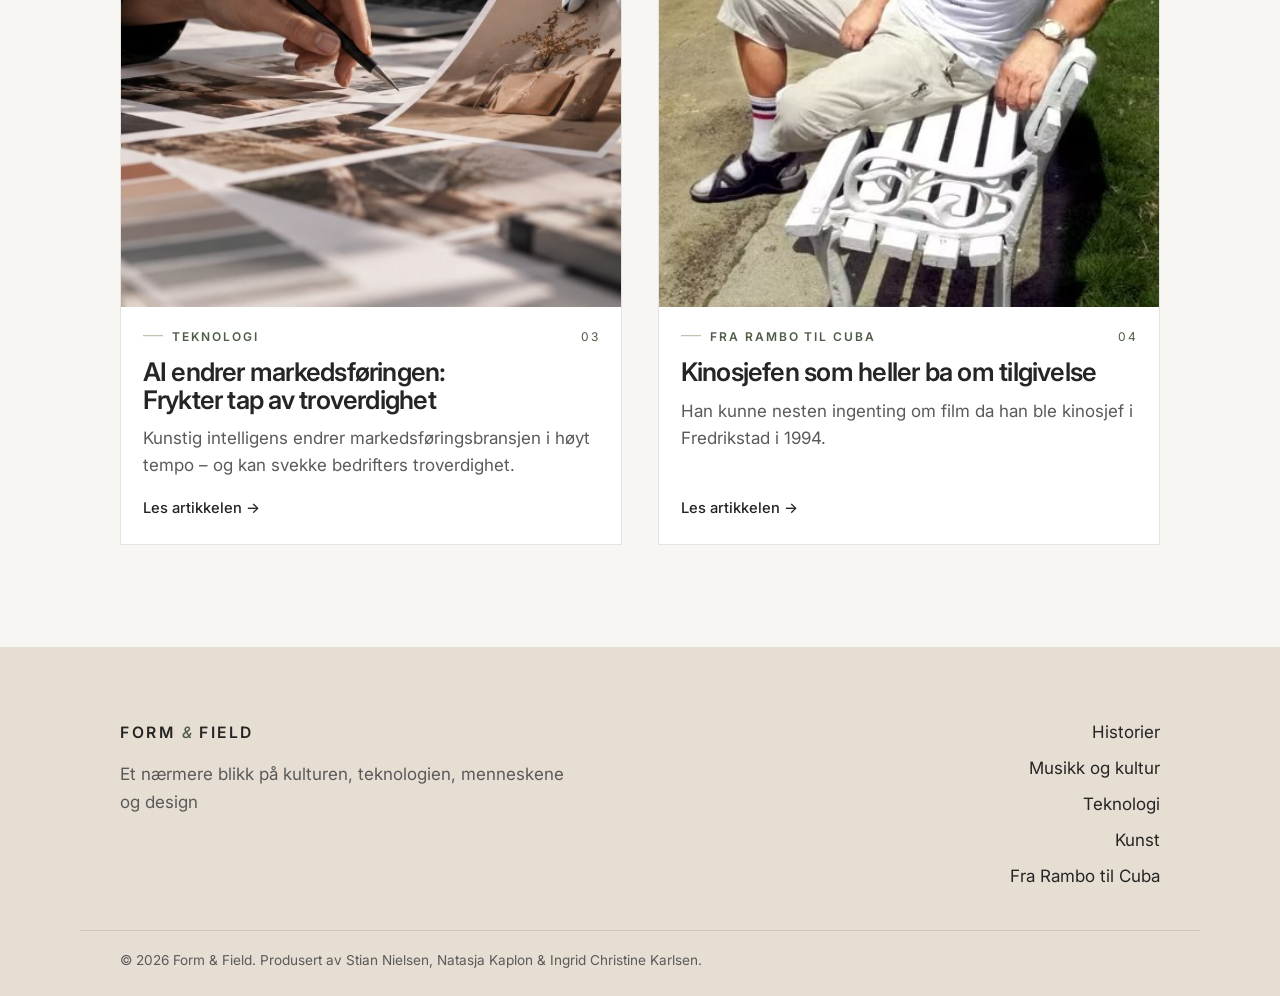
==== commit 53830bf3: "Fiks Feelgood-bilde med enkelt filnavn for GitHub. Co-authored-by: Cursor <cursoragent@cursor.com>" ====
--- a/index.html
+++ b/index.html
@@ -96,7 +96,7 @@
         <div class="card-grid">
           <a class="card" href="articles/article-culture.html" aria-labelledby="story-culture-title">
             <div class="media">
-              <img src="images/Bilde%20fra%20Feelgood%20av%20Espen%20R%C3%B8dstrand%20%26%20Magne%20Stenbra%CC%8Aten.jpg" alt="To musikere med bass og gitar på Feelgood Halden. Foto: Espen Rødstrand og Magne Stenbråten." width="944" height="684">
+              <img src="images/feelgood-halden.jpg" alt="To musikere med bass og gitar på Feelgood Halden. Foto: Espen Rødstrand og Magne Stenbråten." width="944" height="684">
             </div>
             <div class="card-body">
               <p class="card-meta">
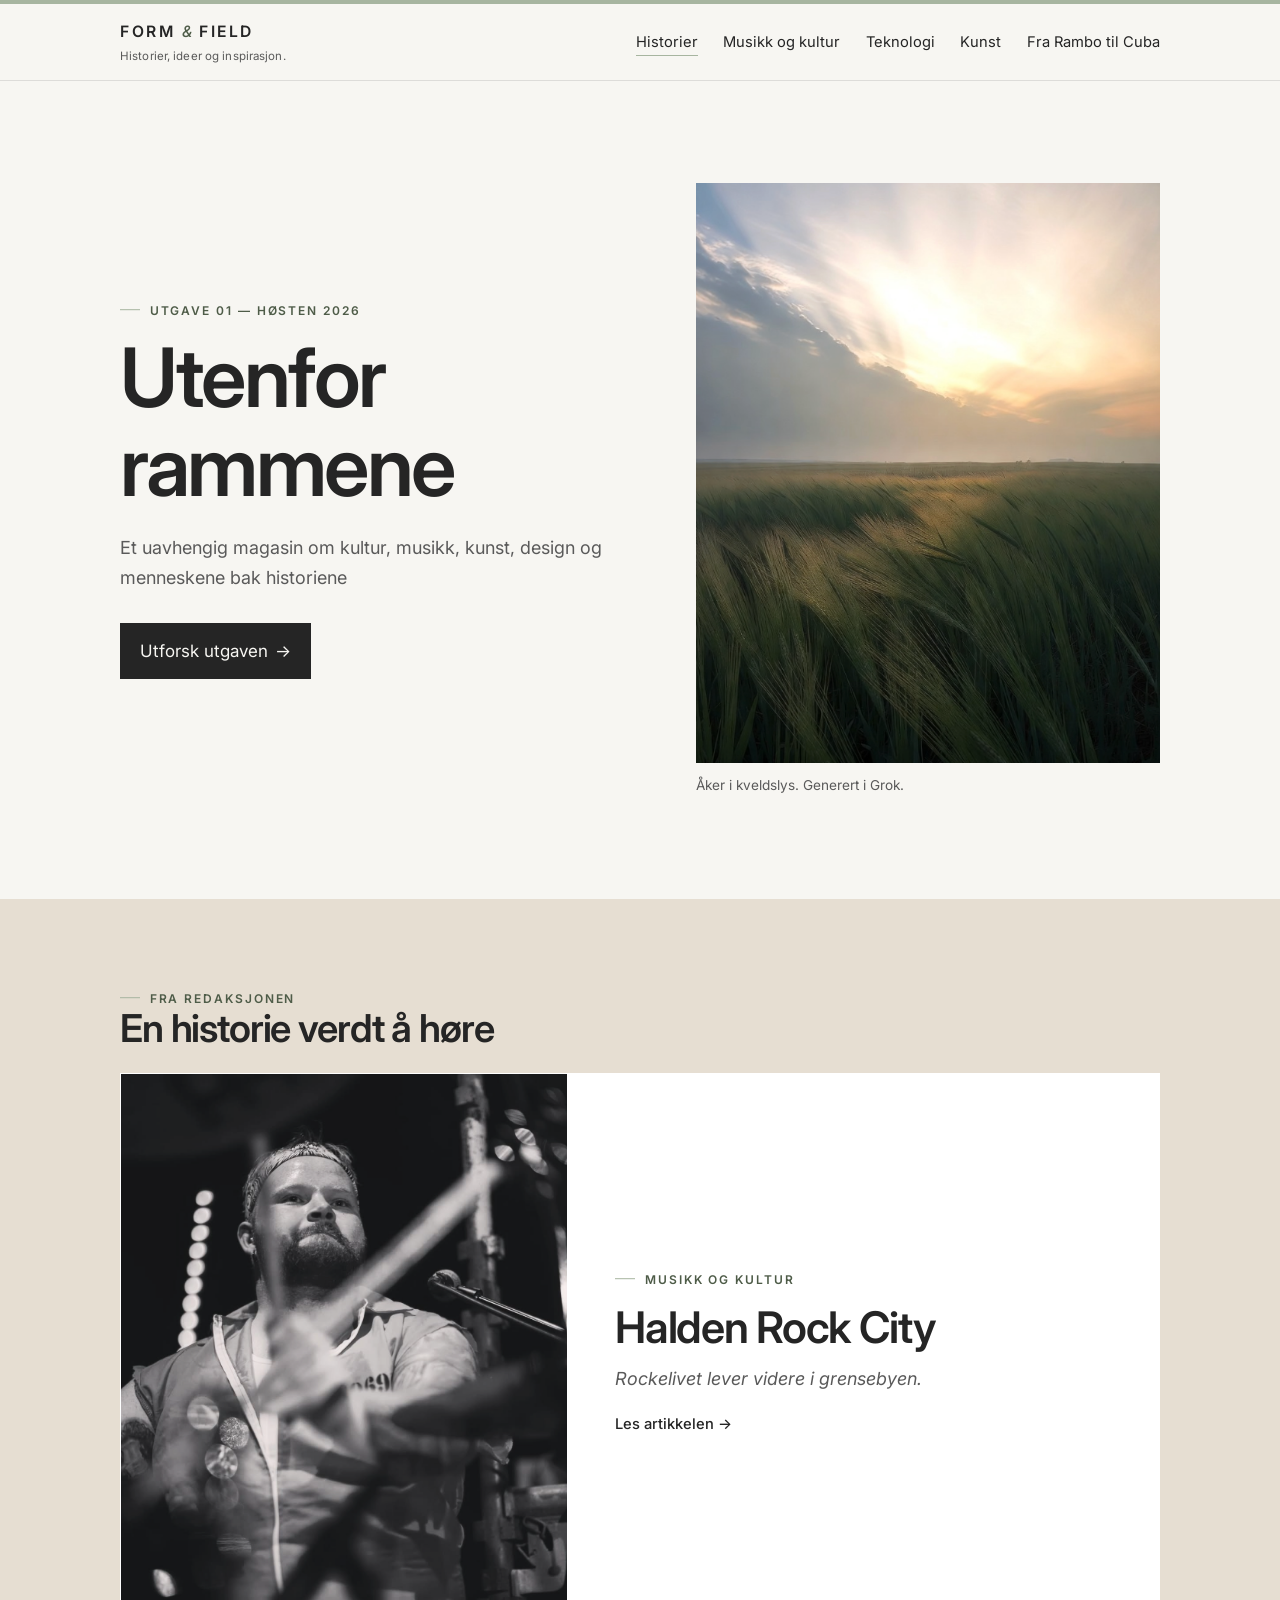
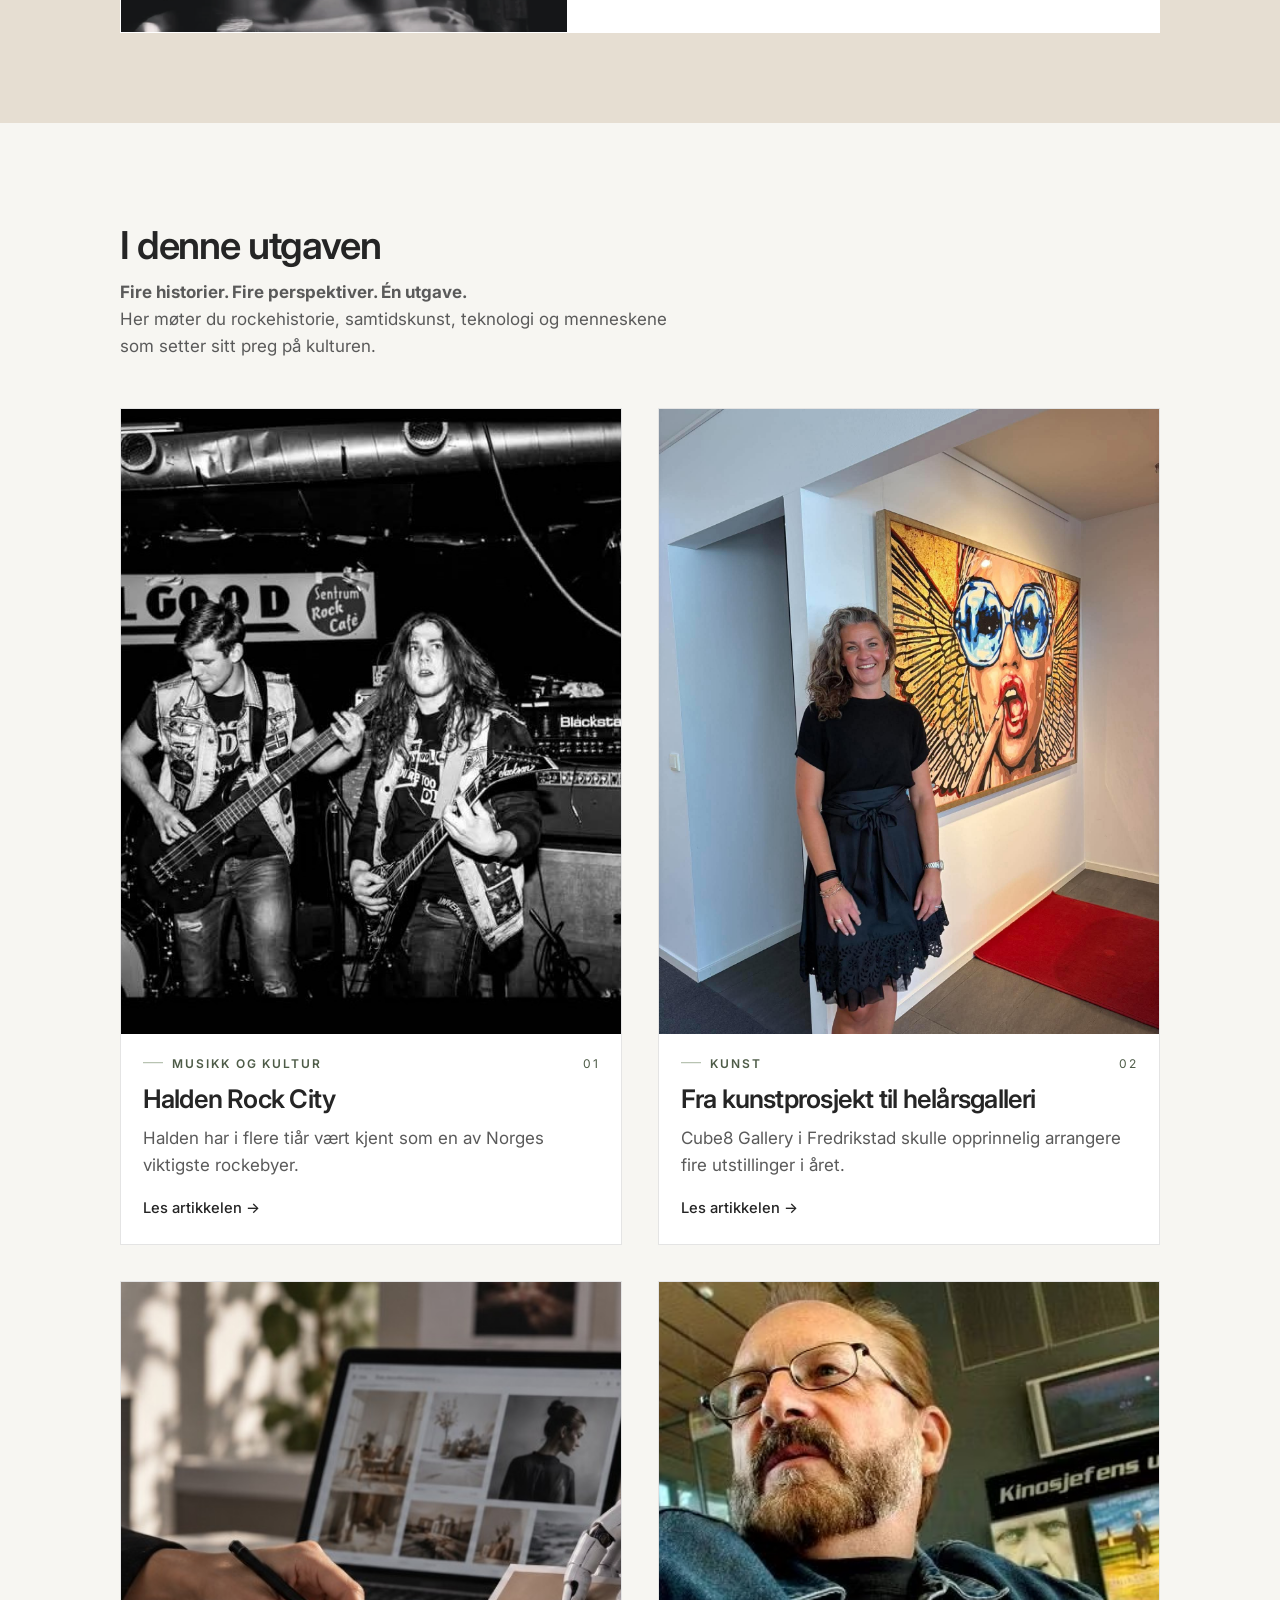
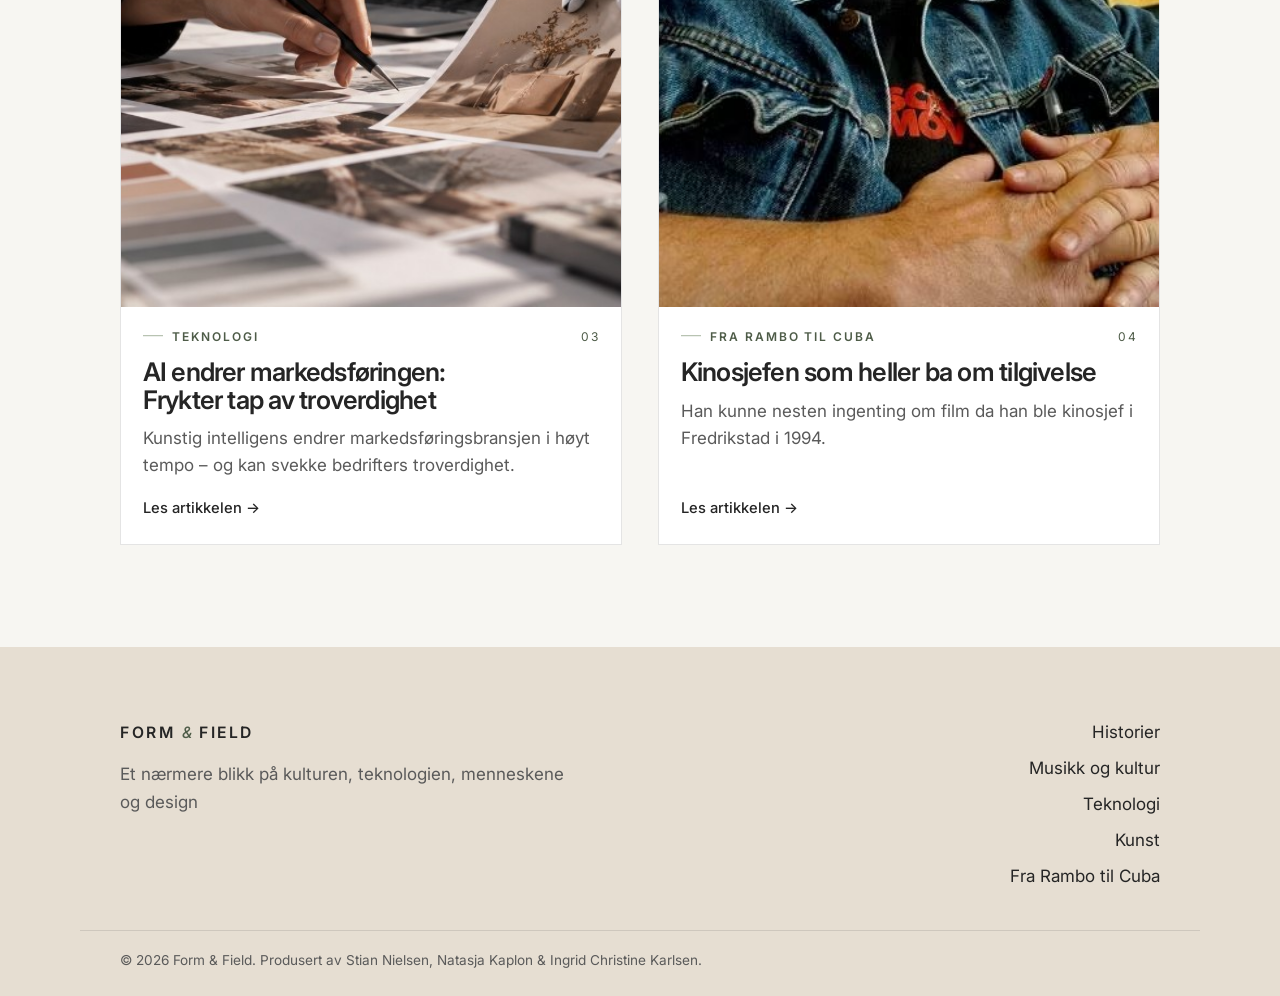
==== commit 6e3b5c94: "Bytt forsidebilde til Olav fyller 60 og fjern gul fremgangslinje. Co-authored-by: Cursor <cursoragen" ====
--- a/index.html
+++ b/index.html
@@ -141,7 +141,7 @@
 
           <a class="card" href="articles/article-inspiration.html" aria-labelledby="story-inspiration-title">
             <div class="media">
-              <img src="images/olav-che-tskjorte.jpg" alt="Olav sitter på en benk ved sjøen i en hvit t-skjorte med portrett av Che Guevara." width="429" height="600">
+              <img src="images/olav-fyller-60.jpg" alt="Olav Kjeldsen sitter i kinoen under skiltet «Kinosjefens utvalgte»." width="604" height="480">
             </div>
             <div class="card-body">
               <p class="card-meta">
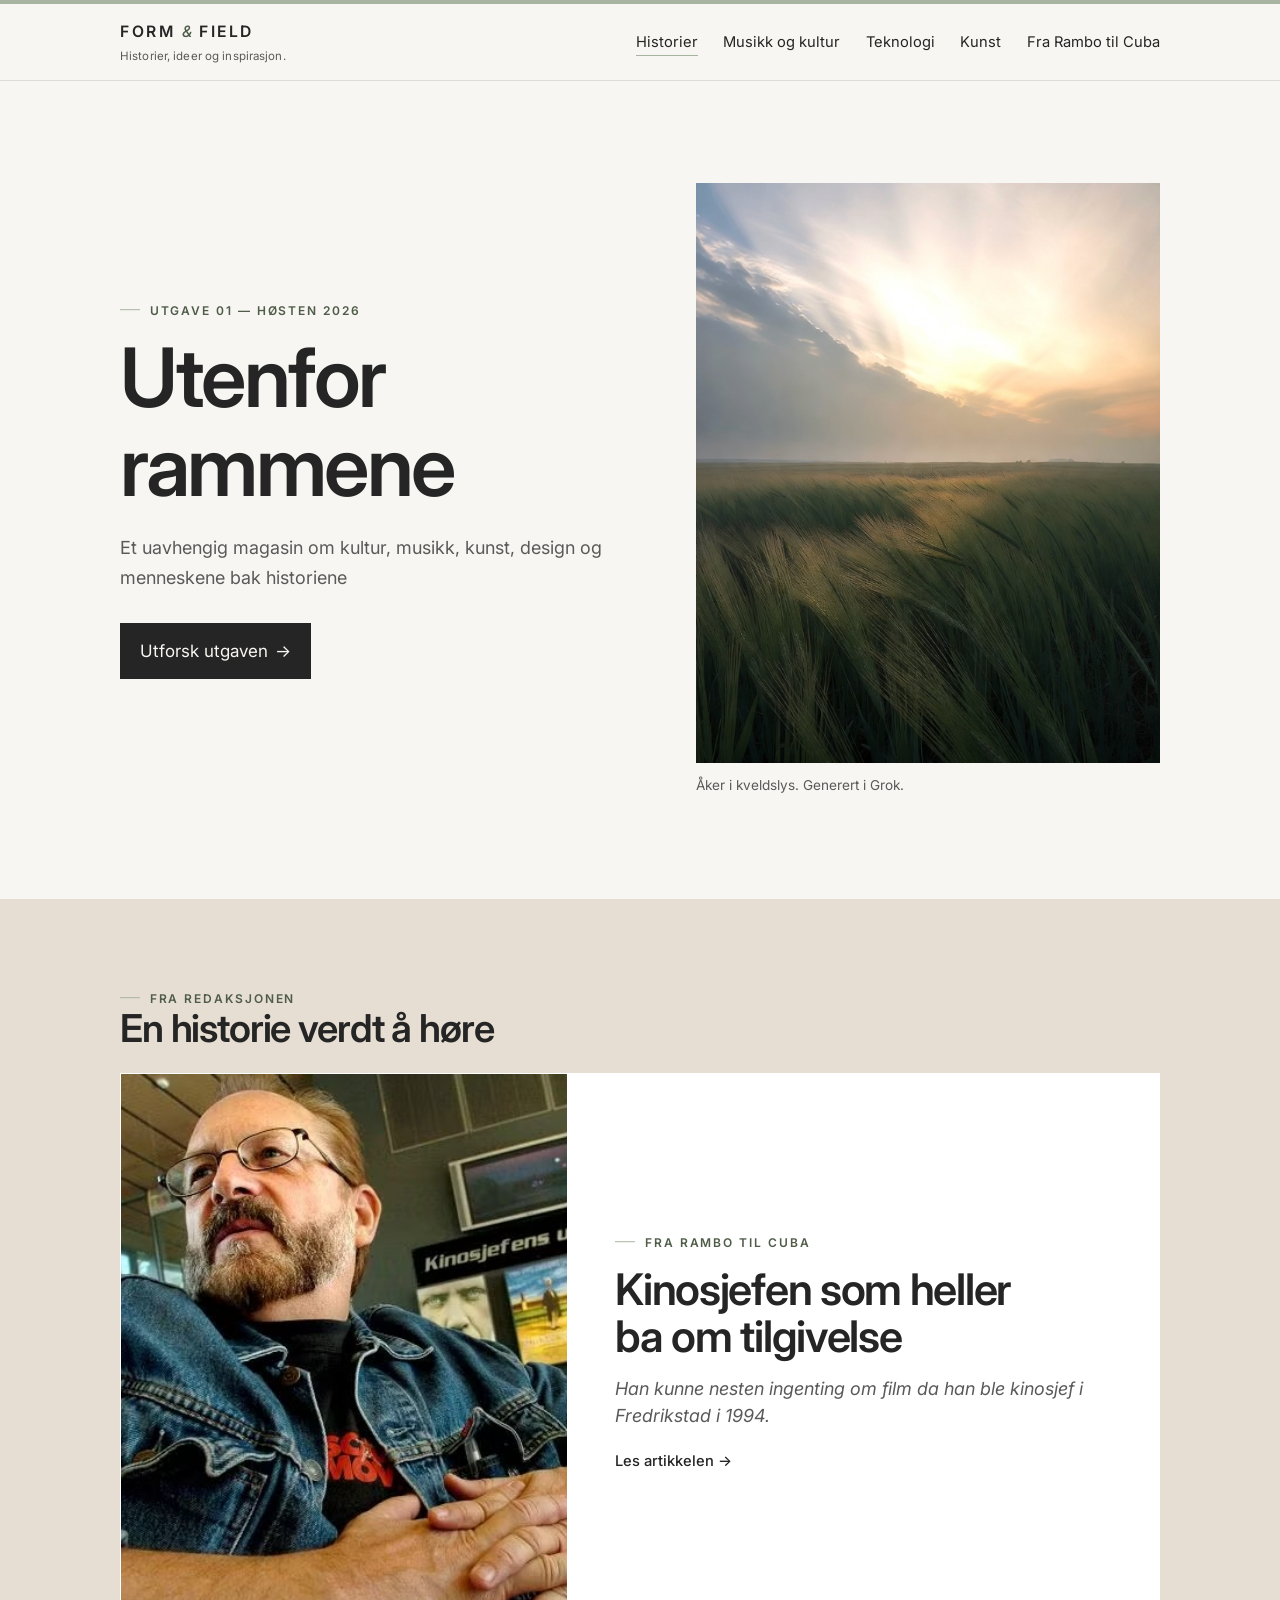
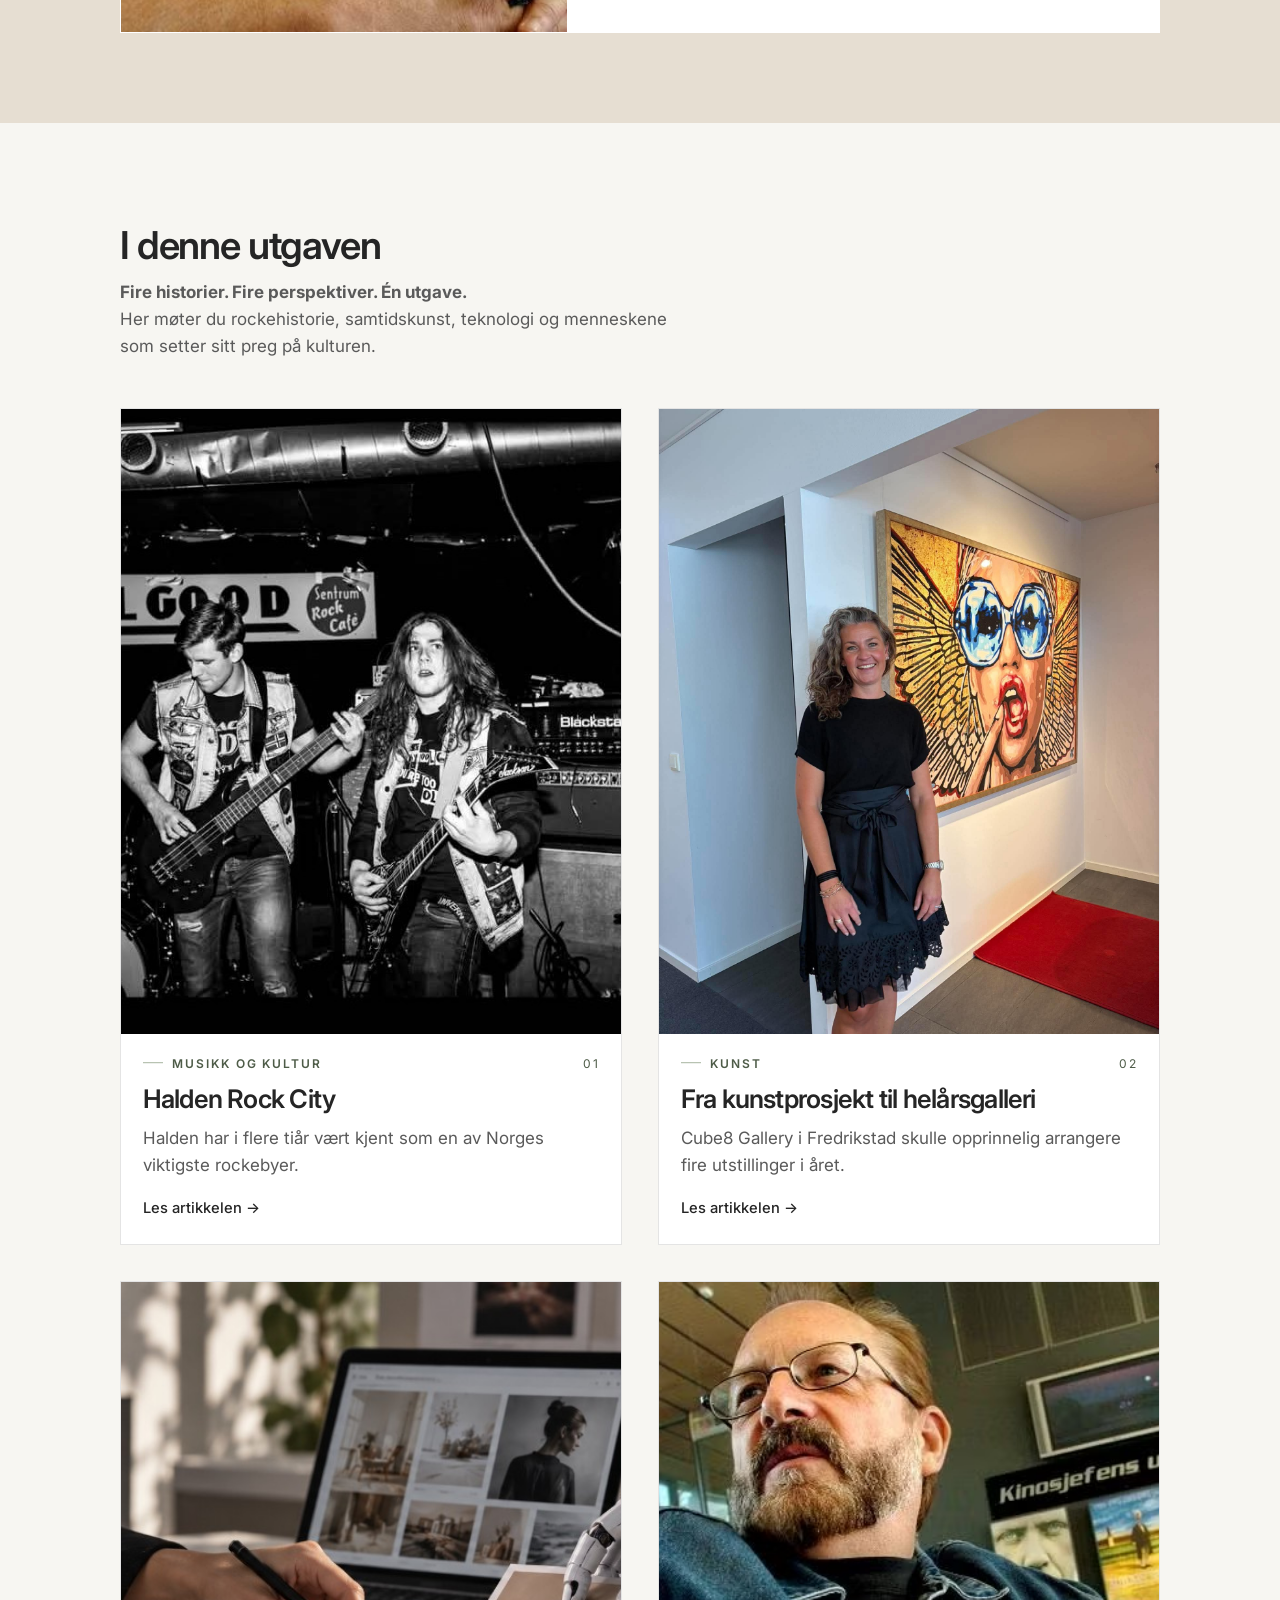
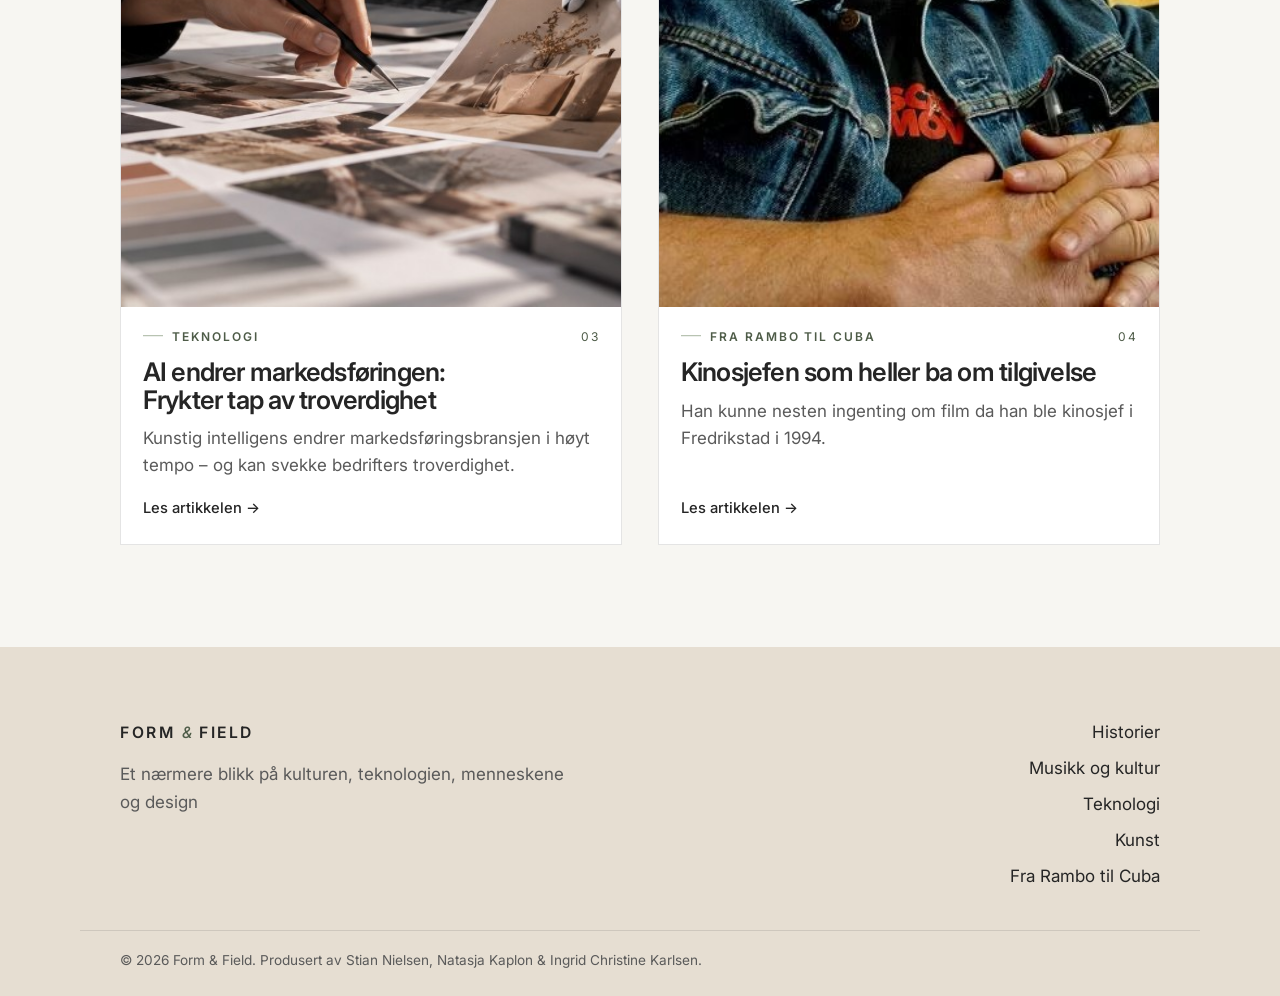
==== commit 31f6612a: "Fremhev Olav-saken som hovedhistorie på forsiden. Co-authored-by: Cursor <cursoragent@cursor.com>" ====
--- a/index.html
+++ b/index.html
@@ -68,14 +68,14 @@
         </div>
 
         <!-- The whole feature is one link, same as the cards below. -->
-        <a class="feature" href="articles/article-culture.html" aria-labelledby="feature-story-title">
+        <a class="feature" href="articles/article-inspiration.html" aria-labelledby="feature-story-title">
           <div class="media">
-            <img src="images/foto%20av%20Mads%20Theodor%20Parton%20trommis%20for%20Tjuvradd%20og%20Sloth.png" alt="Mads Theodor Parton med bandana og skjegg sitter bak trommene. Svart-hvitt." width="584" height="757">
+            <img src="images/olav-fyller-60.jpg" alt="Olav Kjeldsen sitter i kinoen under skiltet «Kinosjefens utvalgte»." width="604" height="480">
           </div>
           <div class="feature-body">
-            <p class="kicker">Musikk og kultur</p>
-            <h3 id="feature-story-title">Halden Rock City</h3>
-            <p class="dek">Rockelivet lever videre i grensebyen.</p>
+            <p class="kicker">Fra Rambo til Cuba</p>
+            <h3 id="feature-story-title">Kinosjefen som heller ba om tilgivelse</h3>
+            <p class="dek">Han kunne nesten ingenting om film da han ble kinosjef i Fredrikstad i 1994.</p>
             <span class="read-more">Les artikkelen <span class="arrow" aria-hidden="true">→</span></span>
           </div>
         </a>
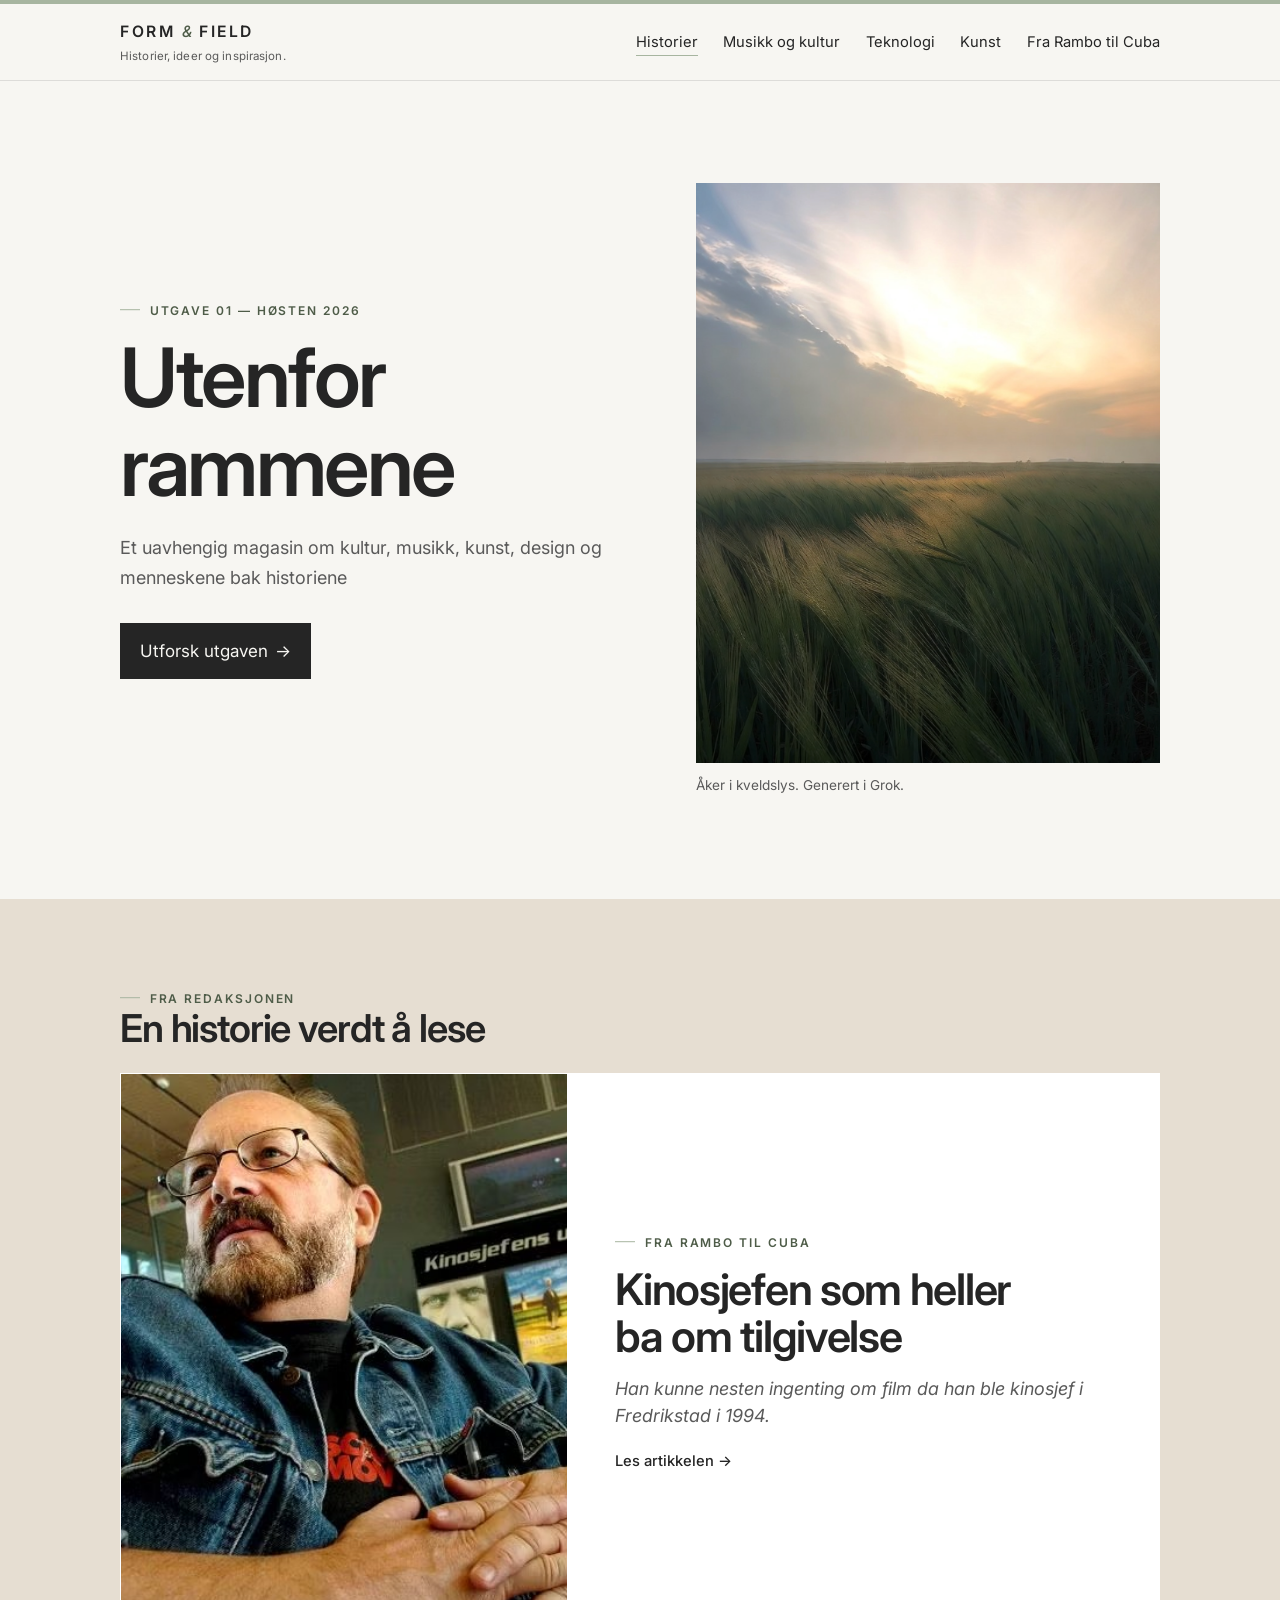
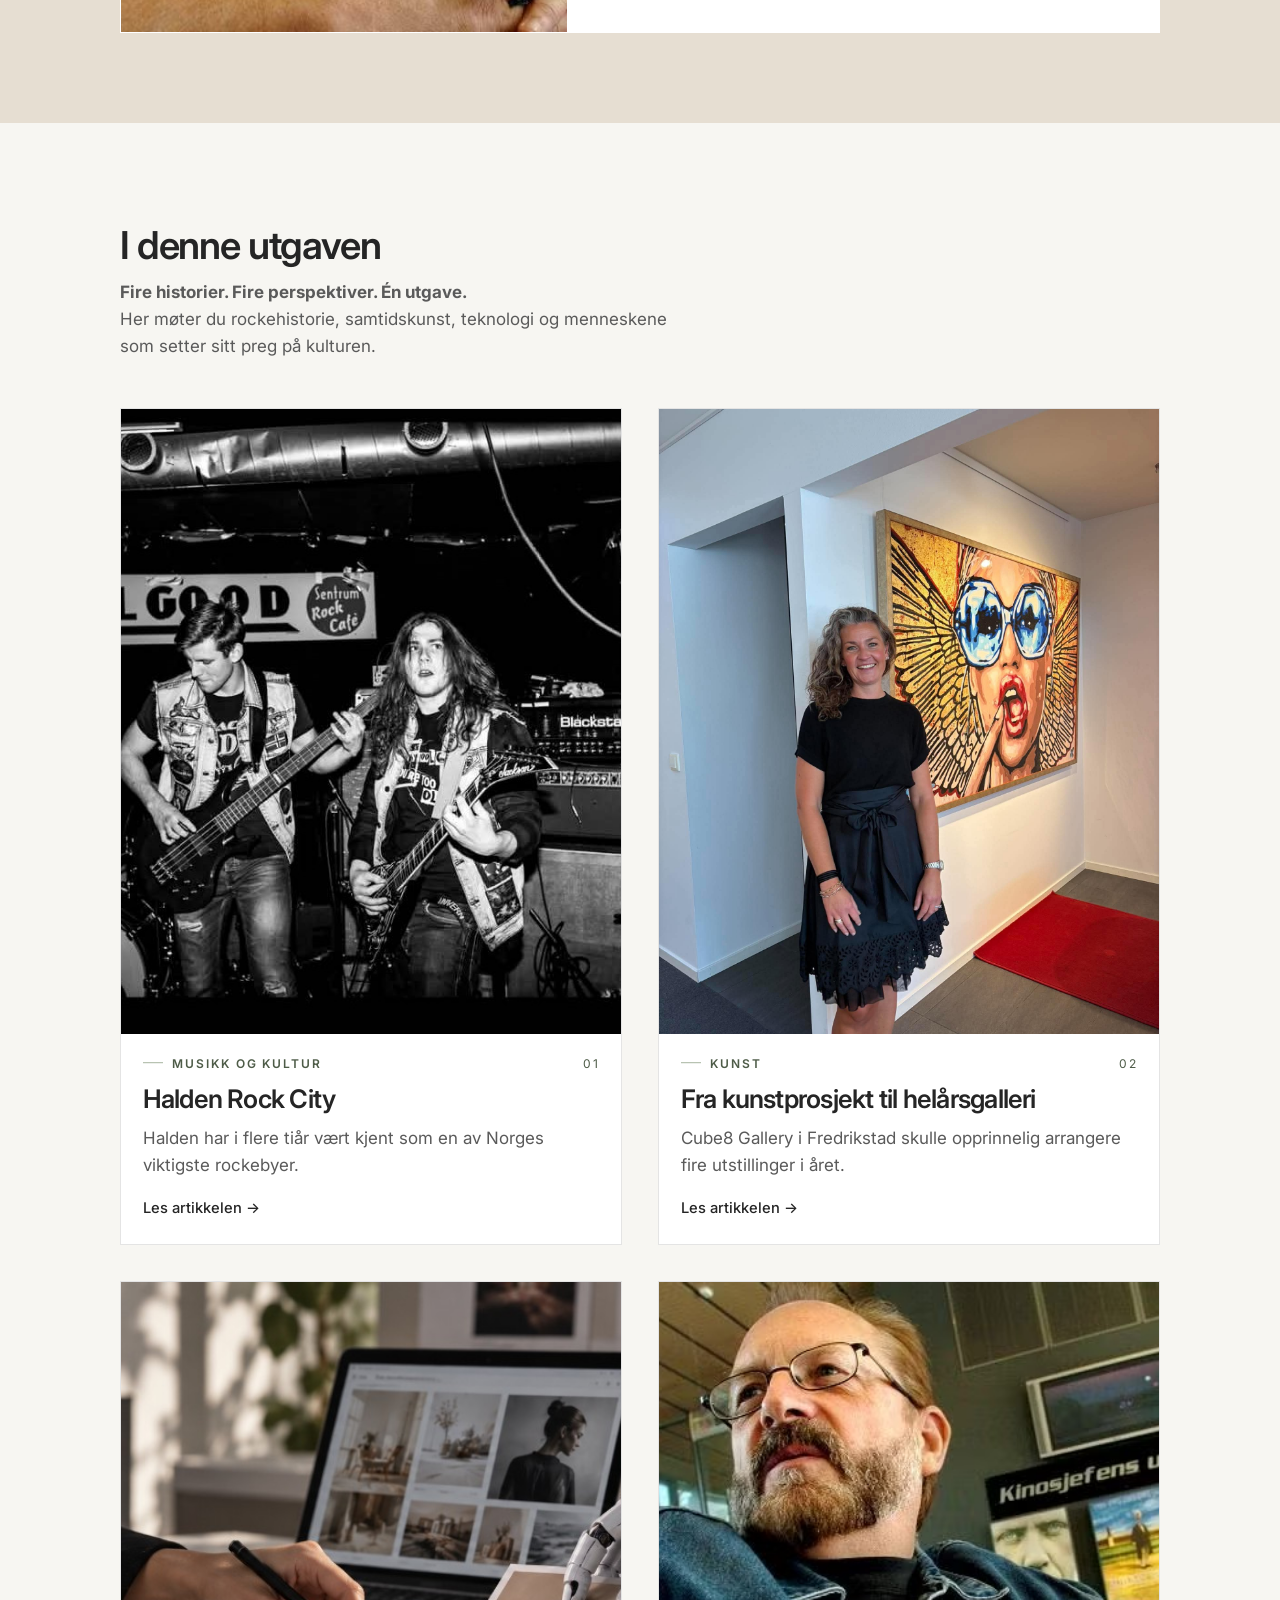
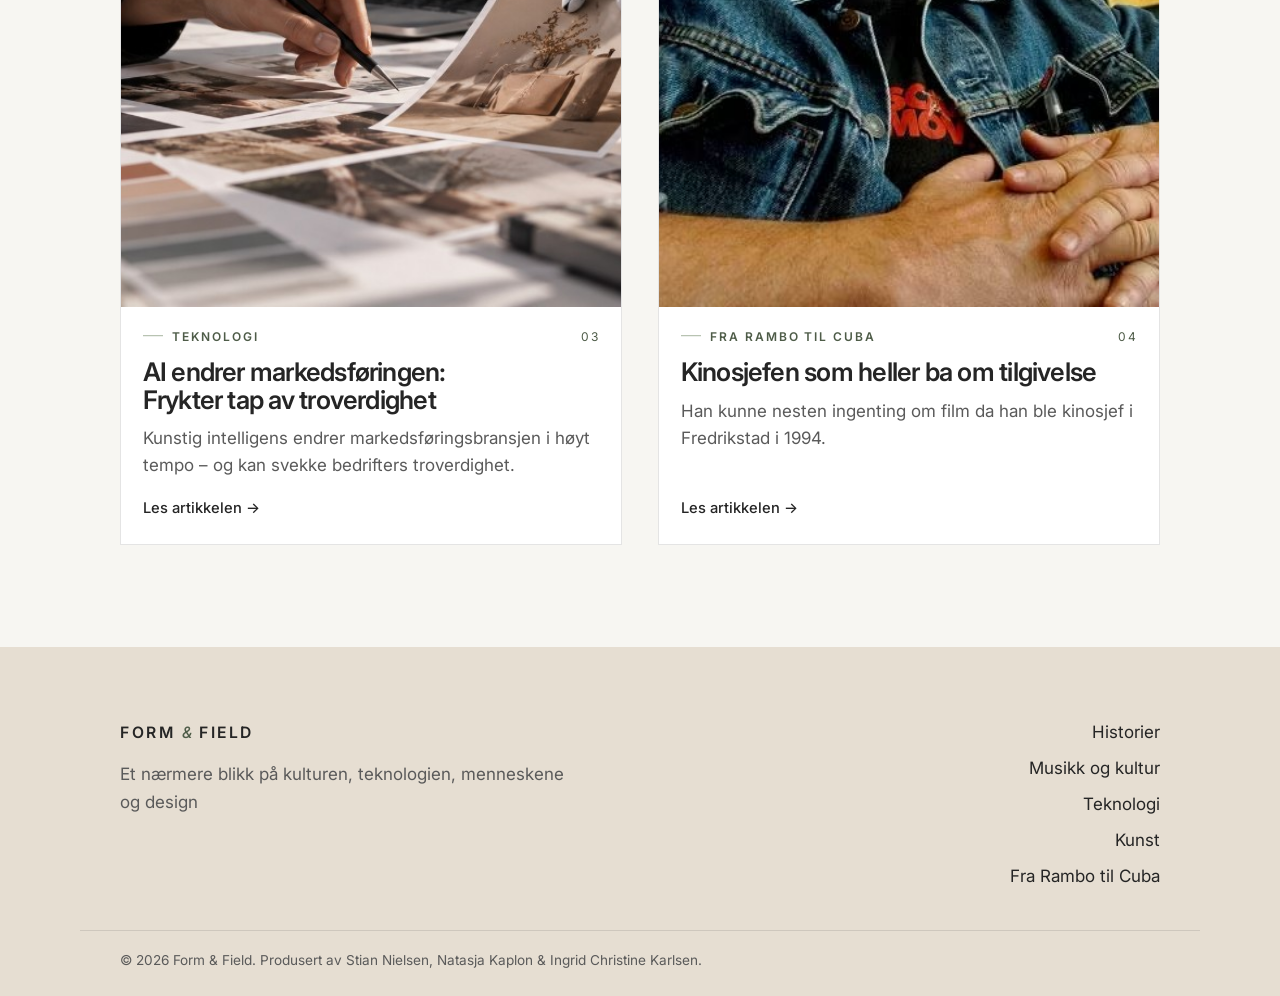
==== commit a853e7e8: "Oppdater forsidetittel og legg til fotokreditering for Malin. Co-authored-by: Cursor <cursoragent@cu" ====
--- a/index.html
+++ b/index.html
@@ -64,7 +64,7 @@
       <div class="container">
         <div class="section-heading">
           <p class="kicker">Fra redaksjonen</p>
-          <h2 id="featured-title">En historie verdt å høre</h2>
+          <h2 id="featured-title">En historie verdt å lese</h2>
         </div>
 
         <!-- The whole feature is one link, same as the cards below. -->
